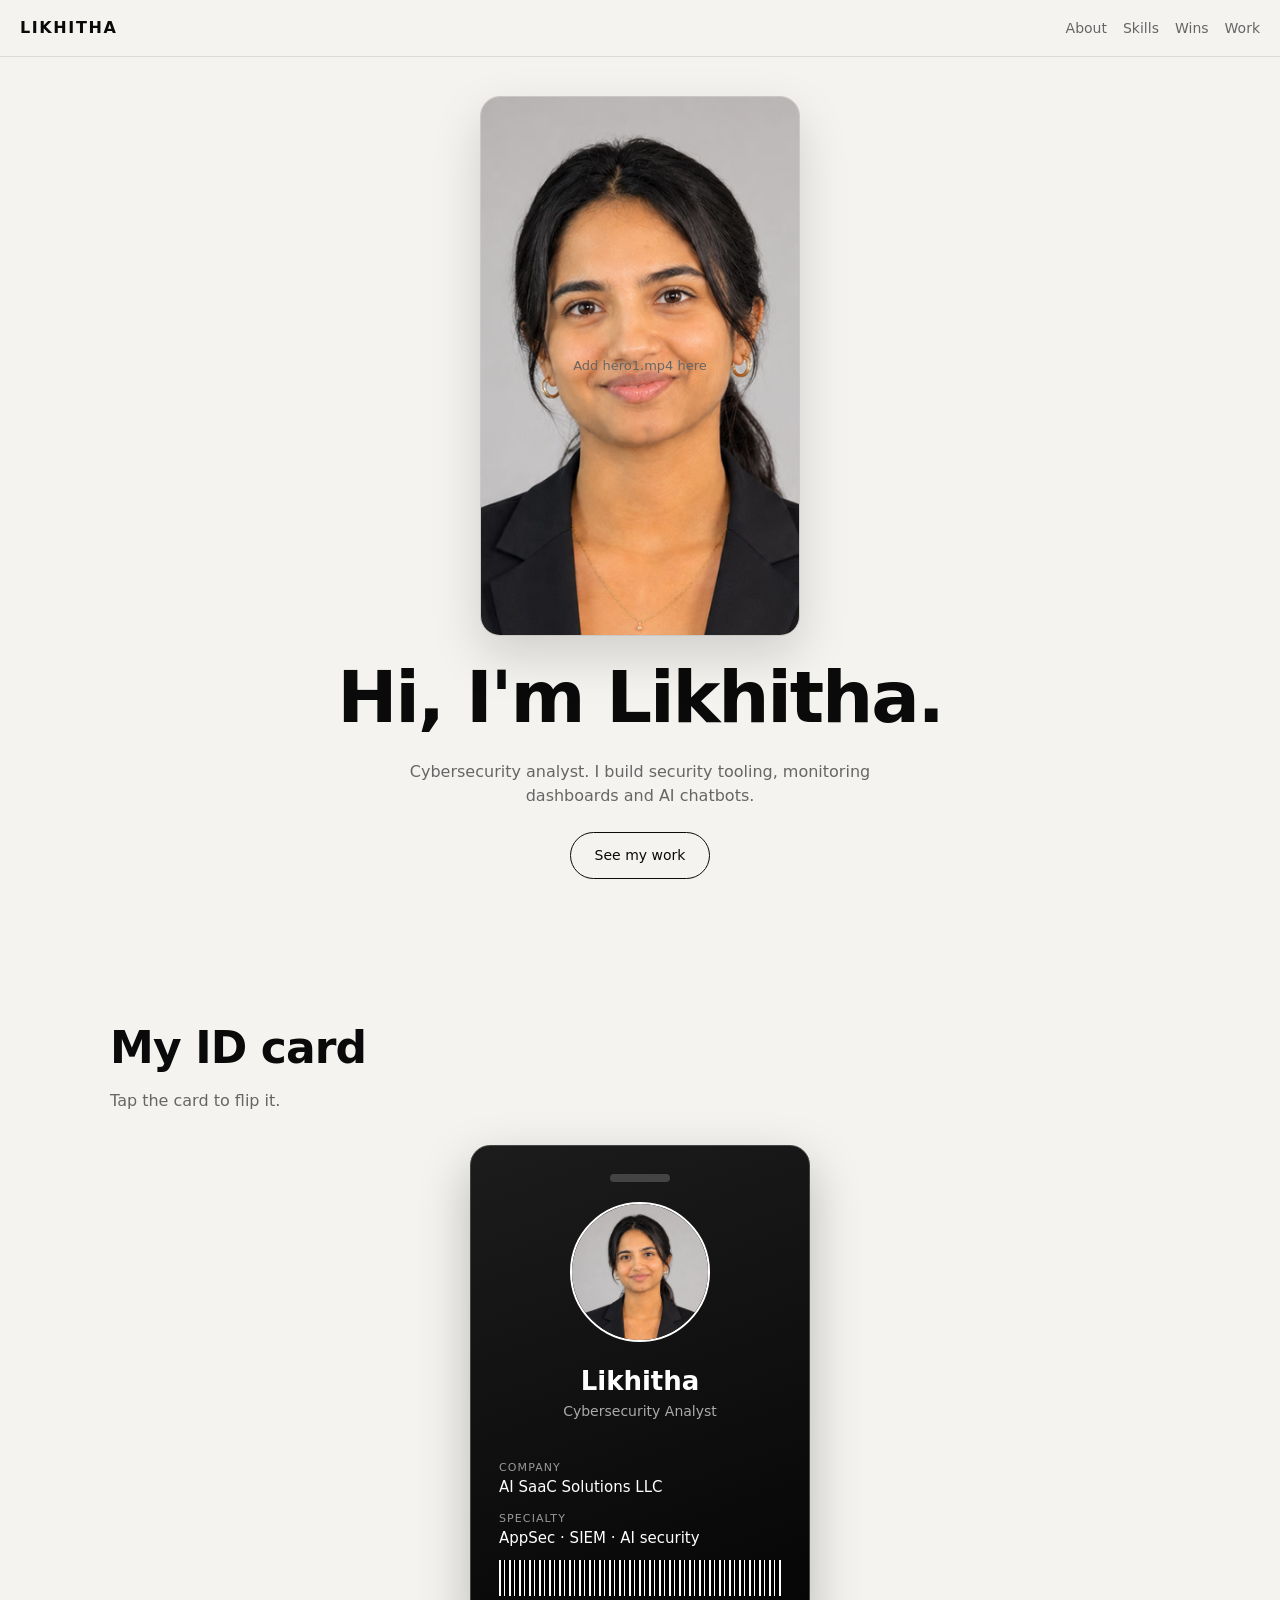
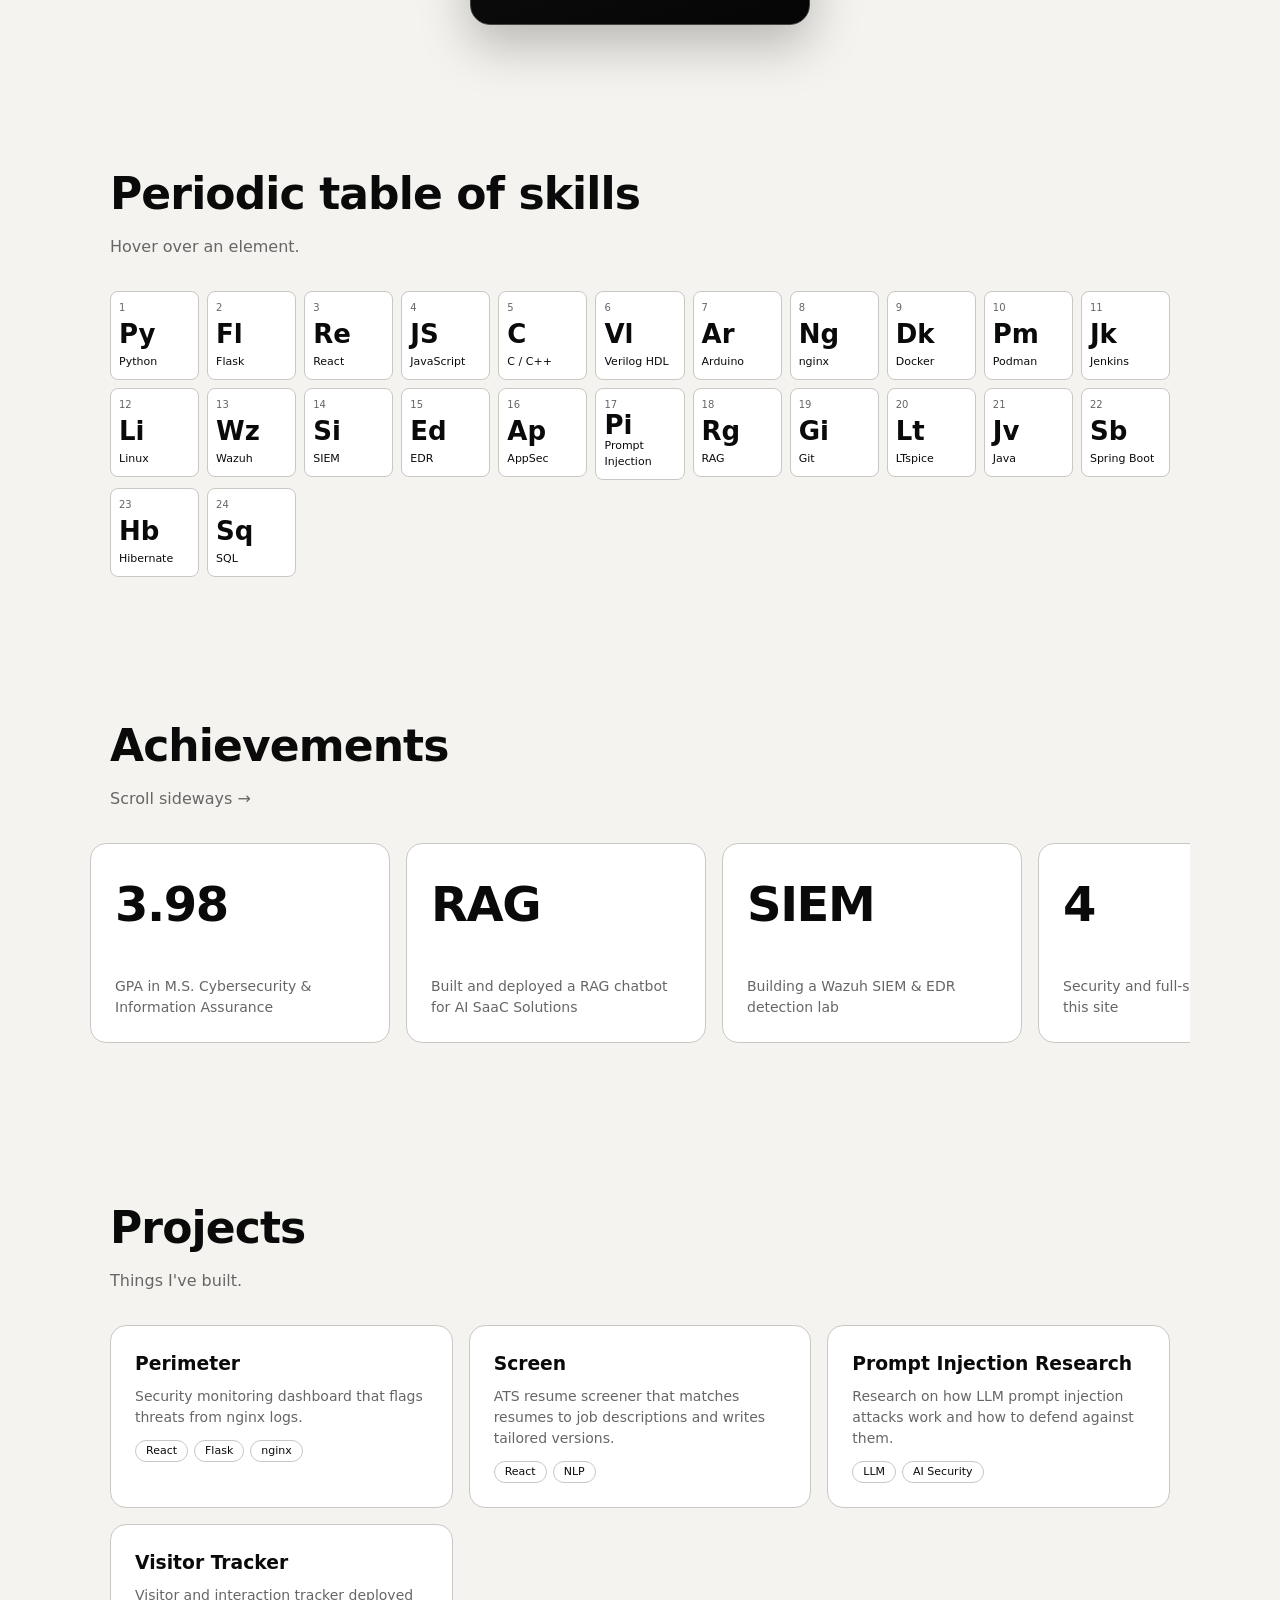
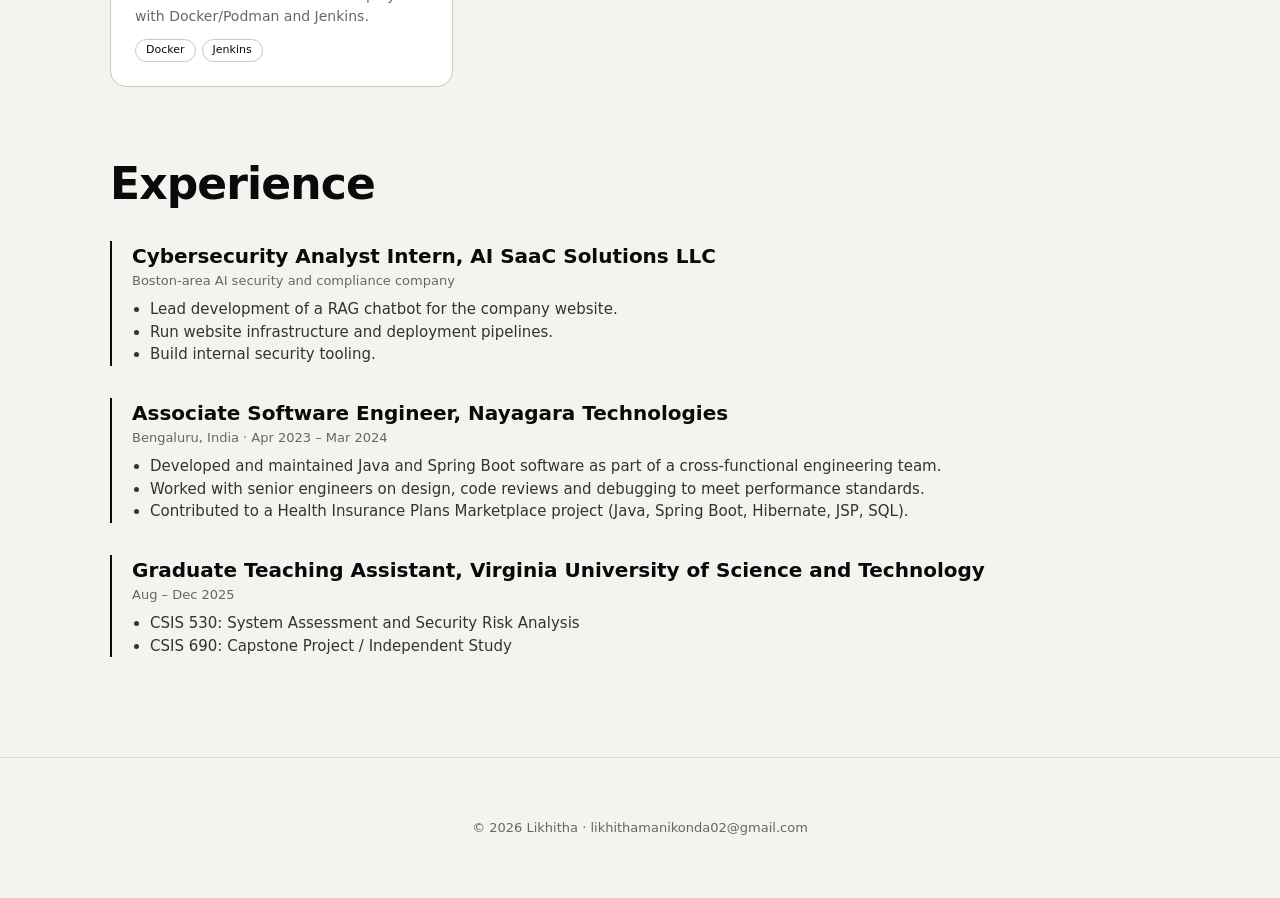
==== index.html @ 1815e746 "Change video source from hero.mp4 to hero1.mp4" ====
<!doctype html>
<html lang="en">
<head>
<meta charset="utf-8">
<meta name="viewport" content="width=device-width,initial-scale=1">
<title>Likhitha | Cybersecurity Analyst</title>
<meta name="description" content="Portfolio of Likhitha, cybersecurity analyst and software engineer.">
<link rel="stylesheet" href="style.css">
</head>
<body>
<nav><b>LIKHITHA</b><div><a href="#id">About</a><a href="#skills">Skills</a><a href="#wins">Wins</a><a href="#work">Work</a></div></nav>

<section class="hero">
  <!-- Put your talking video at hero.mp4 (vertical, ~15s) and a photo at photo.jpg -->
  <div class="video-wrap">
    <video id="hv" src="hero1.mp4" poster="photo.jpg" muted playsinline autoplay></video>
    <div class="ph" id="vph">Add hero1.mp4 here</div>
    <button class="btn" id="snd" style="position:absolute;bottom:12px;font-size:12px;padding:6px 14px;background:#000;color:#fff">Tap for sound</button>
  </div>
  <h1>Hi, I'm Likhitha.</h1>
  <p>Cybersecurity analyst. I build security tooling, monitoring dashboards and AI chatbots.</p>
  <a class="btn" href="#work">See my work</a>
</section>

<section id="id" class="rv">
  <h2>My ID card</h2>
  <p class="sub">Tap the card to flip it.</p>
  <div class="card-scene">
    <div class="id" id="idcard">
      <div class="face front">
        <div class="lanyard"></div>
        <div class="photo"><img src="photo.jpg" alt="" onerror="this.remove();this.parentNode.textContent='L'"></div>
        <h3>Likhitha</h3>
        <div class="role">Cybersecurity Analyst</div>
        <dl>
          <dt>Company</dt><dd>AI SaaC Solutions LLC</dd>
          <dt>Specialty</dt><dd>AppSec &middot; SIEM &middot; AI security</dd>
        </dl>
        <div class="barcode"></div>
      </div>
      <div class="face back">
        <h3>Credentials</h3>
        <dl>
          <dt>Degree</dt><dd>M.S. Cybersecurity &amp; Information Assurance</dd>
          <dt>GPA</dt><dd>3.98</dd>
          <dt>Earlier degree</dt><dd>B.S. Computer Science, Electronics &amp; Mathematics</dd>
          <dt>Working on</dt><dd>CompTIA Security+</dd>
          <dt>Contact</dt><dd>likhithamanikonda02@gmail.com</dd>
          <dt>GitHub</dt><dd>likhithamanikonda02-png</dd>
        </dl>
        <div class="barcode"></div>
      </div>
    </div>
  </div>
</section>

<section id="skills" class="rv">
  <h2>Periodic table of skills</h2>
  <p class="sub">Hover over an element.</p>
  <div class="pt" id="pt"></div>
</section>

<section id="wins" class="rv">
  <h2>Achievements</h2>
  <p class="sub">Scroll sideways &rarr;</p>
  <div class="scroller">
    <div class="ach"><div class="n">3.98</div><p>GPA in M.S. Cybersecurity &amp; Information Assurance</p></div>
    <div class="ach"><div class="n">RAG</div><p>Built and deployed a RAG chatbot for AI SaaC Solutions</p></div>
    <div class="ach"><div class="n">SIEM</div><p>Building a Wazuh SIEM &amp; EDR detection lab</p></div>
    <div class="ach"><div class="n">4</div><p>Security and full-stack projects on this site</p></div>
    <div class="ach"><div class="n">SY0-701</div><p>CompTIA Security+ in progress</p></div>
  </div>
</section>

<section id="work" class="rv">
  <h2>Projects</h2>
  <p class="sub">Things I've built.</p>
  <div class="grid">
    <div class="proj"><h3>Perimeter</h3><p>Security monitoring dashboard that flags threats from nginx logs.</p><div class="tags"><span>React</span><span>Flask</span><span>nginx</span></div></div>
    <div class="proj"><h3>Screen</h3><p>ATS resume screener that matches resumes to job descriptions and writes tailored versions.</p><div class="tags"><span>React</span><span>NLP</span></div></div>
    <div class="proj"><h3>Prompt Injection Research</h3><p>Research on how LLM prompt injection attacks work and how to defend against them.</p><div class="tags"><span>LLM</span><span>AI Security</span></div></div>
    <div class="proj"><h3>Visitor Tracker</h3><p>Visitor and interaction tracker deployed with Docker/Podman and Jenkins.</p><div class="tags"><span>Docker</span><span>Jenkins</span></div></div>
  </div>

  <h2 style="margin-top:64px">Experience</h2>
  <div class="job" style="margin-top:24px">
    <h3>Cybersecurity Analyst Intern, AI SaaC Solutions LLC</h3>
    <div class="when">Boston-area AI security and compliance company</div>
    <ul>
      <li>Lead development of a RAG chatbot for the company website.</li>
      <li>Run website infrastructure and deployment pipelines.</li>
      <li>Build internal security tooling.</li>
    </ul>
  </div>
  <div class="job" style="margin-top:32px">
    <h3>Associate Software Engineer, Nayagara Technologies</h3>
    <div class="when">Bengaluru, India &middot; Apr 2023 &ndash; Mar 2024</div>
    <ul>
      <li>Developed and maintained Java and Spring Boot software as part of a cross-functional engineering team.</li>
      <li>Worked with senior engineers on design, code reviews and debugging to meet performance standards.</li>
      <li>Contributed to a Health Insurance Plans Marketplace project (Java, Spring Boot, Hibernate, JSP, SQL).</li>
    </ul>
  </div>
  <div class="job" style="margin-top:32px">
    <h3>Graduate Teaching Assistant, Virginia University of Science and Technology</h3>
    <div class="when">Aug &ndash; Dec 2025</div>
    <ul>
      <li>CSIS 530: System Assessment and Security Risk Analysis</li>
      <li>CSIS 690: Capstone Project / Independent Study</li>
    </ul>
  </div>
</section>

<footer>&copy; 2026 Likhitha &middot; likhithamanikonda02@gmail.com</footer>

<script>
// flip card
const card=document.getElementById('idcard');
card.addEventListener('click',()=>card.classList.toggle('flip'));

// hero video
const v=document.getElementById('hv'),ph=document.getElementById('vph'),snd=document.getElementById('snd');
v.addEventListener('loadeddata',()=>{ph.style.display='none'});
v.addEventListener('error',()=>{snd.style.display='none'});
const label=()=>{snd.textContent=v.muted?'Tap for sound':'Mute'};
v.addEventListener('ended',()=>{
  snd.textContent='Replay';
  // scroll to the next section if the visitor is still on the hero
  setTimeout(()=>{
    if(window.scrollY<window.innerHeight*0.6){
      document.getElementById('id').scrollIntoView({behavior:'smooth'});
    }
  },800);
});
snd.onclick=()=>{
  if(v.ended){v.currentTime=0;v.muted=false;v.play();label();return}
  v.muted=!v.muted;label();
};

// skills table
const skills=[
['Py','Python','Language'],['Fl','Flask','Backend'],['Re','React','Frontend'],['JS','JavaScript','Language'],
['C','C / C++','Language'],['Vl','Verilog HDL','Hardware'],['Ar','Arduino','Hardware'],['Ng','nginx','Infra'],
['Dk','Docker','Infra'],['Pm','Podman','Infra'],['Jk','Jenkins','Infra'],['Li','Linux','Infra'],
['Wz','Wazuh','Security'],['Si','SIEM','Security'],['Ed','EDR','Security'],['Ap','AppSec','Security'],
['Pi','Prompt Injection','AI Security'],['Rg','RAG','AI'],['Gi','Git','Tools'],['Lt','LTspice','Hardware'],
['Jv','Java','Language'],['Sb','Spring Boot','Backend'],['Hb','Hibernate','Backend'],['Sq','SQL','Data']
];
const pt=document.getElementById('pt');
skills.forEach((s,i)=>{pt.insertAdjacentHTML('beforeend',`<div class="el"><small>${i+1}</small><b>${s[0]}</b><span>${s[1]}</span></div>`)});

// reveal on scroll
const io=new IntersectionObserver(es=>es.forEach(e=>{if(e.isIntersecting)e.target.classList.add('in')}),{threshold:.1});
document.querySelectorAll('.rv').forEach(el=>io.observe(el));
</script>
</body>
</html>
---- style.css ----
:root{--bg:#f4f3ef;--fg:#0a0a0a;--mut:#666;--line:#dcdbd6;--card:#fff;--bd:#c9c8c3}
*{box-sizing:border-box;margin:0;padding:0}
html{scroll-behavior:smooth}
body{background:var(--bg);color:var(--fg);font-family:Inter,system-ui,-apple-system,sans-serif;line-height:1.5}
a{color:inherit}
nav{position:fixed;top:0;left:0;right:0;display:flex;justify-content:space-between;padding:16px 20px;background:rgba(244,243,239,.88);backdrop-filter:blur(8px);z-index:10;border-bottom:1px solid var(--line)}
nav b{letter-spacing:.1em}
nav a{margin-left:16px;text-decoration:none;color:var(--mut);font-size:14px}
nav a:hover{color:var(--fg)}
section{padding:96px 20px 40px;max-width:1100px;margin:0 auto}
h2{font-size:clamp(28px,5vw,44px);margin-bottom:8px;letter-spacing:-.02em}
.sub{color:var(--mut);margin-bottom:32px}

/* hero */
.hero{min-height:100vh;display:flex;flex-direction:column;align-items:center;justify-content:center;text-align:center;gap:24px}
.video-wrap{width:min(320px,80vw);aspect-ratio:9/16;max-height:60vh;border:1px solid var(--bd);border-radius:20px;overflow:hidden;background:#d9d9d9;position:relative;display:flex;align-items:center;justify-content:center;box-shadow:0 20px 50px rgba(0,0,0,.15)}
.video-wrap video{width:100%;height:100%;object-fit:cover}
.video-wrap .ph{position:absolute;color:var(--mut);font-size:13px;padding:16px}
.hero h1{font-size:clamp(36px,8vw,72px);letter-spacing:-.03em;line-height:1.05}
.hero p{color:var(--mut);max-width:480px}
.btn{display:inline-block;padding:12px 24px;border:1px solid var(--fg);border-radius:999px;text-decoration:none;font-size:14px;transition:.2s}
.btn:hover{background:var(--fg);color:var(--bg)}

/* flip id card (stays dark so it stands out) */
.card-scene{perspective:1200px;display:flex;justify-content:center}
.id{width:min(340px,90vw);height:480px;position:relative;transform-style:preserve-3d;transition:transform .8s;cursor:pointer}
.id.flip{transform:rotateY(180deg)}
.face{position:absolute;inset:0;backface-visibility:hidden;border:1px solid #444;border-radius:20px;background:linear-gradient(160deg,#1c1c1c,#050505);color:#fff;padding:28px;display:flex;flex-direction:column;box-shadow:0 20px 50px rgba(0,0,0,.25)}
.face.back{transform:rotateY(180deg)}
.lanyard{width:60px;height:8px;background:#444;border-radius:4px;margin:0 auto 20px}
.photo{width:140px;height:140px;border-radius:50%;border:2px solid #fff;margin:0 auto 20px;display:flex;align-items:center;justify-content:center;font-size:48px;font-weight:700;overflow:hidden;background:#111}
.photo img{width:100%;height:100%;object-fit:cover}
.face h3{text-align:center;font-size:26px}
.face .role{text-align:center;color:#aaa;font-size:14px;margin-bottom:16px}
.face dl{margin-top:auto}
.face dt{color:#999;font-size:11px;text-transform:uppercase;letter-spacing:.1em;margin-top:12px}
.face dd{font-size:15px}
.hint{text-align:center;color:var(--mut);font-size:12px;margin-top:16px}
.barcode{height:36px;margin-top:auto;background:repeating-linear-gradient(90deg,#fff 0 2px,#000 2px 5px,#fff 5px 6px,#000 6px 10px)}

/* periodic table */
.pt{display:grid;grid-template-columns:repeat(auto-fill,minmax(88px,1fr));gap:8px}
.el{border:1px solid var(--bd);border-radius:8px;padding:8px;aspect-ratio:1;display:flex;flex-direction:column;justify-content:space-between;transition:.2s;background:var(--card)}
.el:hover{background:var(--fg);color:var(--bg);transform:translateY(-4px)}
.el small{font-size:10px;color:var(--mut)}
.el:hover small{color:#bbb}
.el b{font-size:26px;line-height:1}
.el span{font-size:11px}

/* achievements */
.scroller{display:flex;gap:16px;overflow-x:auto;scroll-snap-type:x mandatory;padding-bottom:16px;margin:0 -20px;padding-left:20px;padding-right:20px;scrollbar-width:thin}
.ach{flex:0 0 min(300px,80vw);scroll-snap-align:start;border:1px solid var(--bd);border-radius:16px;padding:24px;background:var(--card);min-height:200px;display:flex;flex-direction:column;justify-content:space-between}
.ach .n{font-size:48px;font-weight:700;letter-spacing:-.03em}
.ach p{color:var(--mut);font-size:14px}

/* projects + experience */
.grid{display:grid;grid-template-columns:repeat(auto-fit,minmax(260px,1fr));gap:16px}
.proj{border:1px solid var(--bd);border-radius:16px;padding:24px;background:var(--card);transition:.2s}
.proj:hover{border-color:var(--fg);transform:translateY(-3px)}
.proj h3{margin-bottom:8px}
.proj p{color:var(--mut);font-size:14px}
.tags{margin-top:12px;display:flex;flex-wrap:wrap;gap:6px}
.tags span{font-size:11px;border:1px solid var(--bd);border-radius:999px;padding:2px 10px}
.job{border-left:2px solid var(--fg);padding-left:20px}
.job h3{font-size:20px}
.job .when{color:var(--mut);font-size:13px;margin-bottom:8px}
.job ul{padding-left:18px;color:#333;font-size:15px}
footer{text-align:center;padding:60px 20px;color:var(--mut);font-size:13px;border-top:1px solid var(--line);margin-top:60px}

/* reveal */
.rv{opacity:0;transform:translateY(24px);transition:.7s}
.rv.in{opacity:1;transform:none}
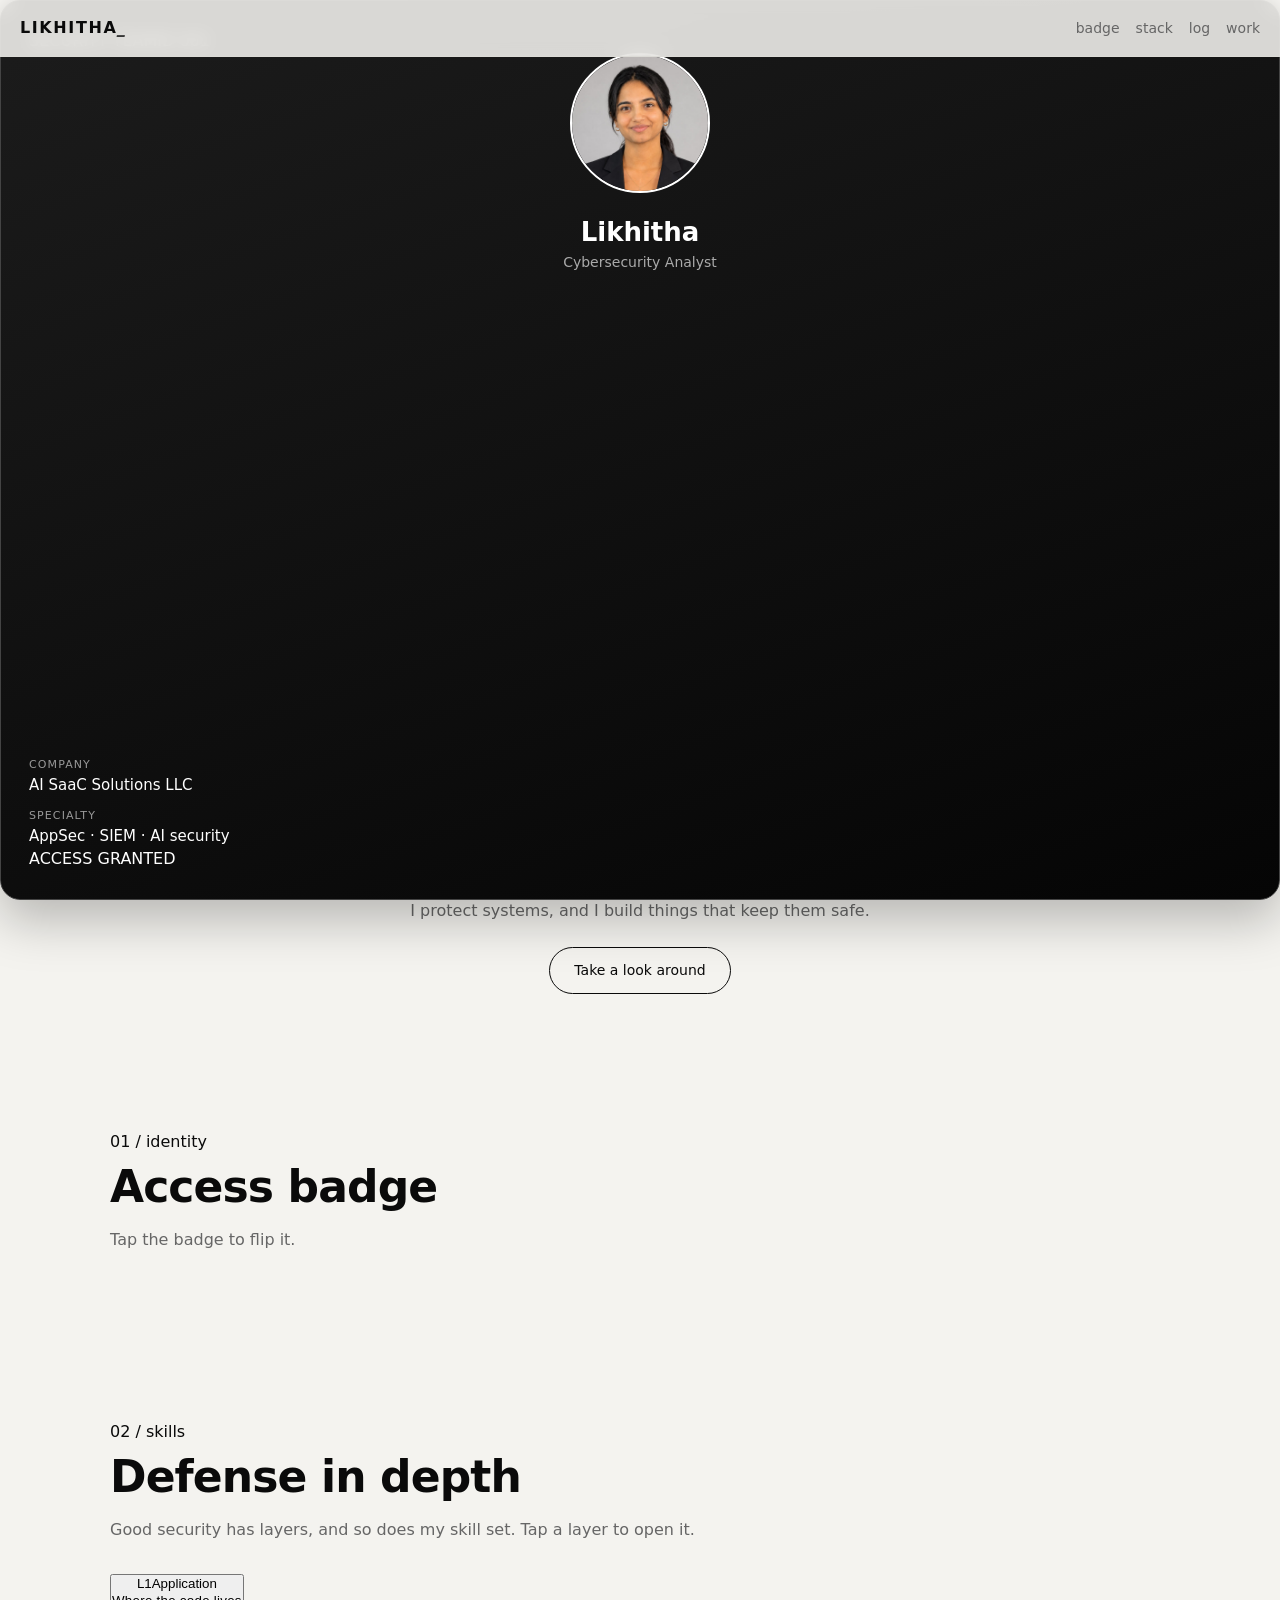
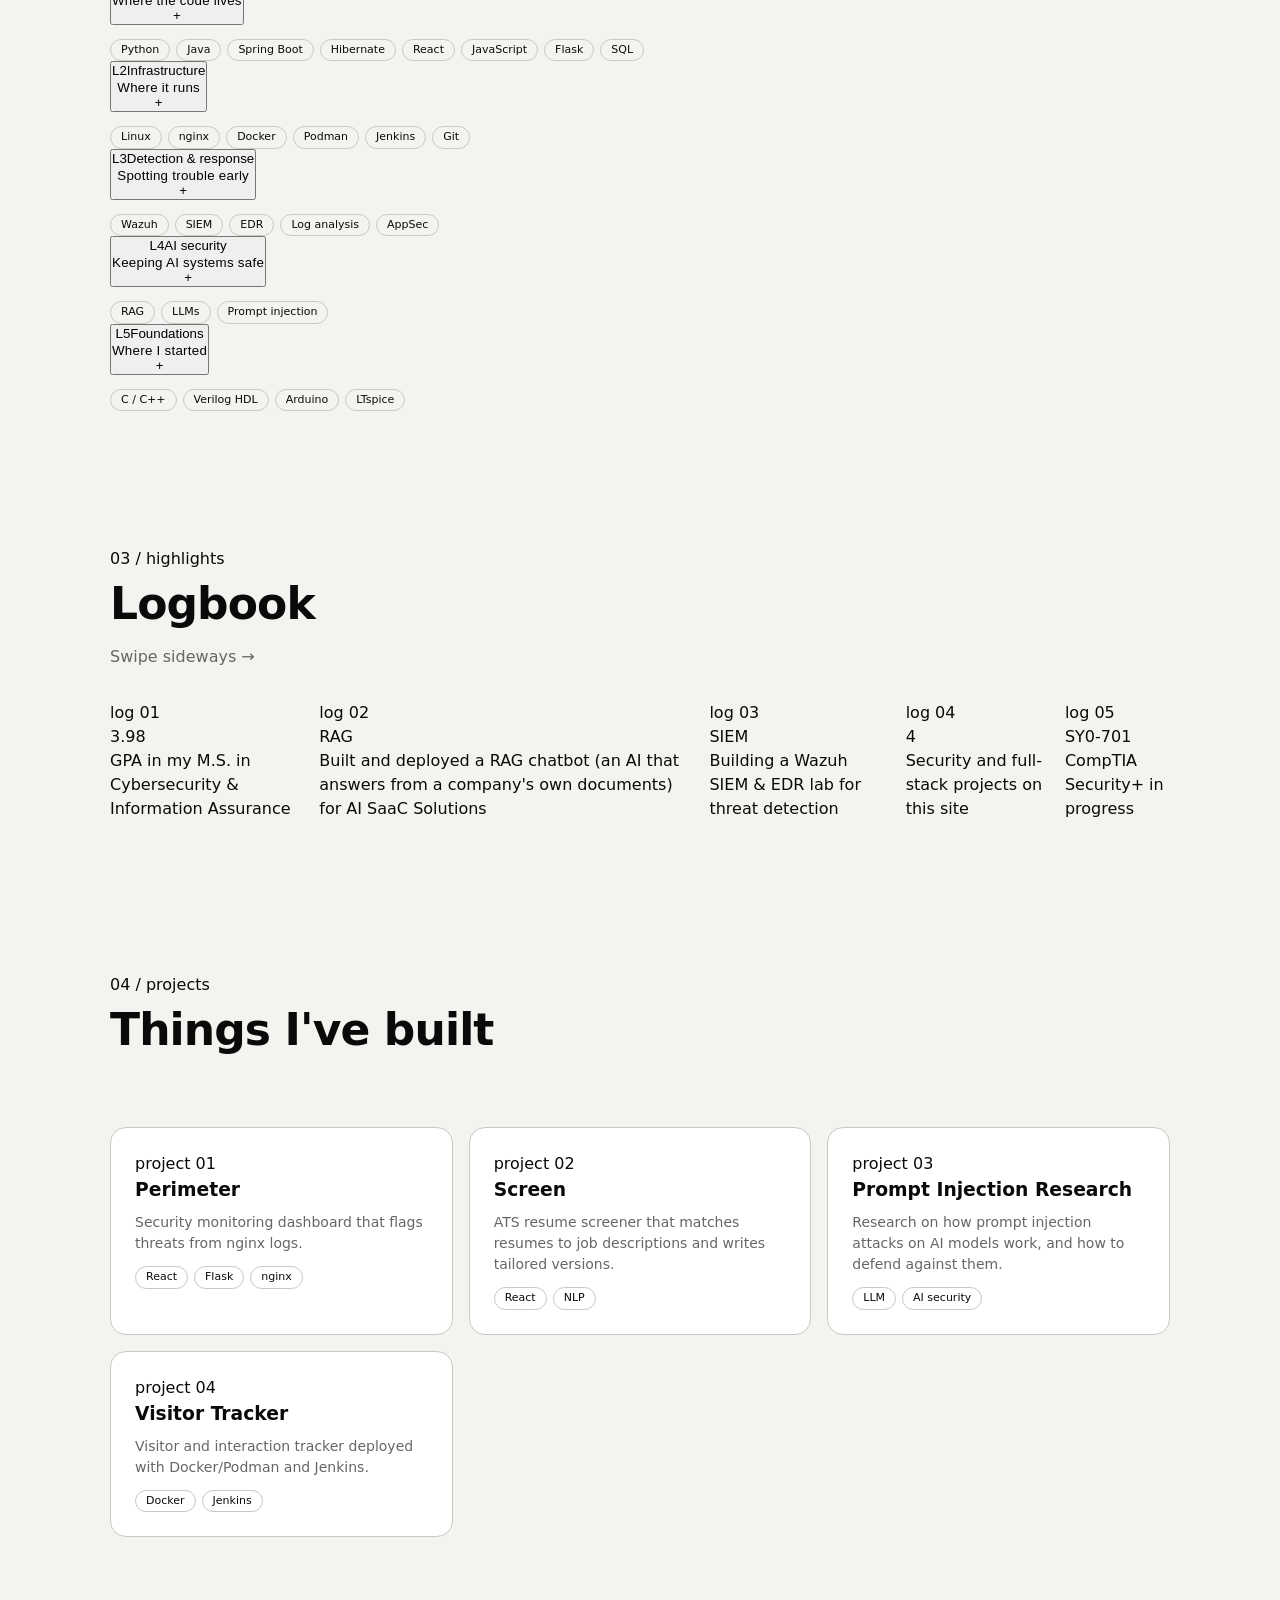
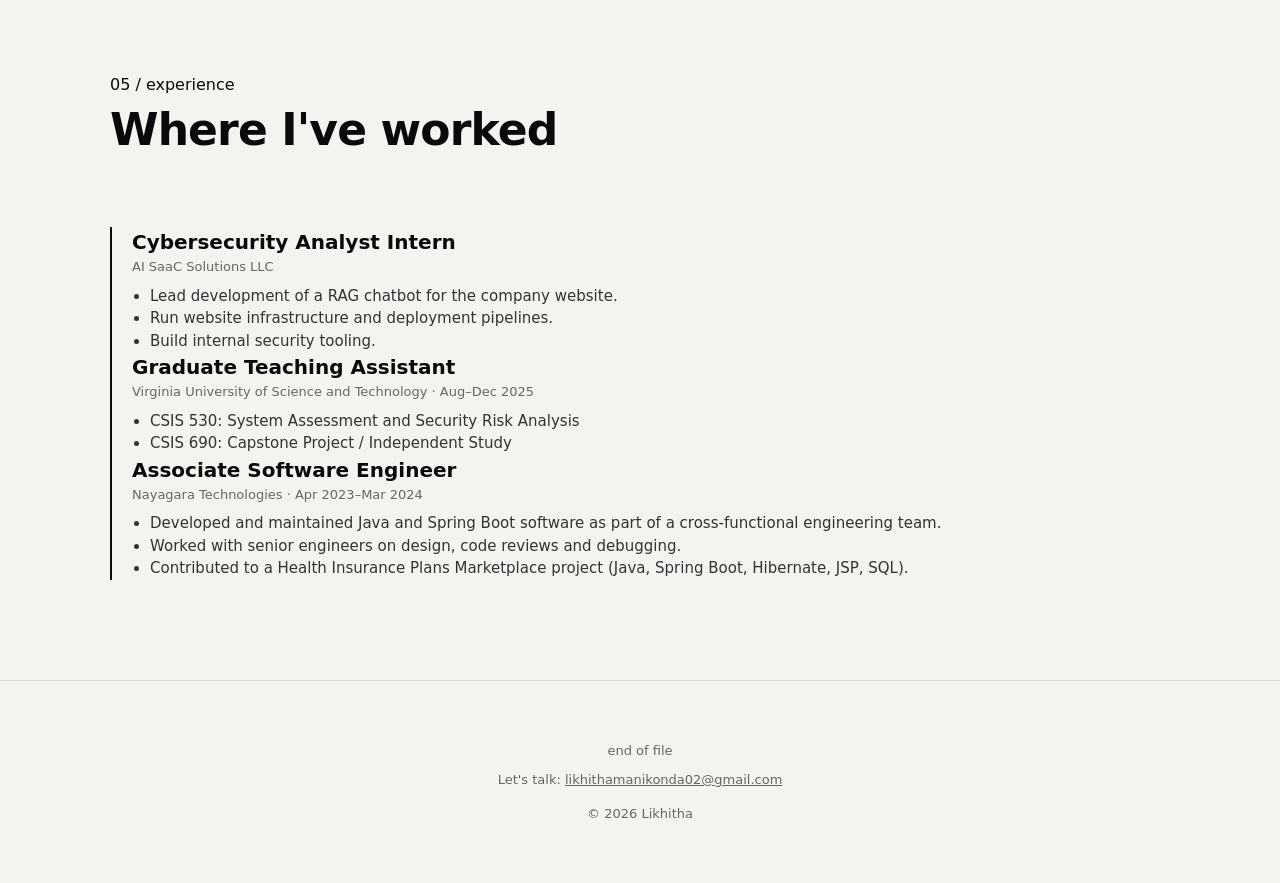
==== commit 0b5c8f4f: "Update portfolio details and structure in index.html" ====
--- a/index.html
+++ b/index.html
@@ -4,154 +4,191 @@
 <meta charset="utf-8">
 <meta name="viewport" content="width=device-width,initial-scale=1">
 <title>Likhitha | Cybersecurity Analyst</title>
-<meta name="description" content="Portfolio of Likhitha, cybersecurity analyst and software engineer.">
+<meta name="description" content="Portfolio of Likhitha, cybersecurity analyst. Security tools, monitoring dashboards and AI chatbots.">
 <link rel="stylesheet" href="style.css">
 </head>
 <body>
-<nav><b>LIKHITHA</b><div><a href="#id">About</a><a href="#skills">Skills</a><a href="#wins">Wins</a><a href="#work">Work</a></div></nav>
+<nav><b>LIKHITHA<i>_</i></b><div><a href="#badge">badge</a><a href="#layers">stack</a><a href="#log">log</a><a href="#work">work</a></div></nav>
 
-<section class="hero">
-  <!-- Put your talking video at hero.mp4 (vertical, ~15s) and a photo at photo.jpg -->
-  <div class="video-wrap">
-    <video id="hv" src="hero1.mp4" poster="photo.jpg" muted playsinline autoplay></video>
-    <div class="ph" id="vph">Add hero1.mp4 here</div>
-    <button class="btn" id="snd" style="position:absolute;bottom:12px;font-size:12px;padding:6px 14px;background:#000;color:#fff">Tap for sound</button>
+<section class="hero" id="top">
+  <div class="mono">[ system online ]</div>
+  <div class="feed">
+    <span class="br tl"></span><span class="br tr"></span><span class="br bl"></span><span class="br brr"></span>
+    <span class="live">LIVE</span>
+    <!-- hero.mp4 = your HeyGen video, photo.jpg = your photo -->
+    <video id="hv" src="hero.mp4" poster="photo.jpg" muted playsinline autoplay></video>
+    <div class="ph" id="vph">hero.mp4 not found</div>
+    <button id="snd">tap for sound</button>
   </div>
-  <h1>Hi, I'm Likhitha.</h1>
-  <p>Cybersecurity analyst. I build security tooling, monitoring dashboards and AI chatbots.</p>
-  <a class="btn" href="#work">See my work</a>
+  <h1>Hi, I'm <em id="typed">Likhitha</em><span class="cursor"></span></h1>
+  <p>I protect systems, and I build things that keep them safe.</p>
+  <a class="btn" href="#badge">Take a look around</a>
 </section>
 
-<section id="id" class="rv">
-  <h2>My ID card</h2>
-  <p class="sub">Tap the card to flip it.</p>
-  <div class="card-scene">
-    <div class="id" id="idcard">
+<section id="badge" class="rv">
+  <div class="mono">01 / identity</div>
+  <h2>Access badge</h2>
+  <p class="sub">Tap the badge to flip it.</p>
+  <div class="scene">
+    <div class="badge" id="bd">
       <div class="face front">
-        <div class="lanyard"></div>
-        <div class="photo"><img src="photo.jpg" alt="" onerror="this.remove();this.parentNode.textContent='L'"></div>
+        <div class="slot"></div>
+        <div class="topline"><span>SECURITY TEAM</span><span>ID 001</span></div>
+        <div class="photo"><img src="photo.jpg" alt="Likhitha" onerror="var p=this.parentNode;this.remove();p.textContent='L'"></div>
         <h3>Likhitha</h3>
         <div class="role">Cybersecurity Analyst</div>
         <dl>
           <dt>Company</dt><dd>AI SaaC Solutions LLC</dd>
           <dt>Specialty</dt><dd>AppSec &middot; SIEM &middot; AI security</dd>
         </dl>
-        <div class="barcode"></div>
+        <div class="stamp">ACCESS GRANTED</div>
       </div>
       <div class="face back">
-        <h3>Credentials</h3>
-        <dl>
+        <div class="slot"></div>
+        <div class="topline"><span>CREDENTIALS</span><span>ID 001</span></div>
+        <dl style="margin-top:0">
           <dt>Degree</dt><dd>M.S. Cybersecurity &amp; Information Assurance</dd>
           <dt>GPA</dt><dd>3.98</dd>
           <dt>Earlier degree</dt><dd>B.S. Computer Science, Electronics &amp; Mathematics</dd>
           <dt>Working on</dt><dd>CompTIA Security+</dd>
-          <dt>Contact</dt><dd>likhithamanikonda02@gmail.com</dd>
+          <dt>Email</dt><dd>likhithamanikonda02@gmail.com</dd>
           <dt>GitHub</dt><dd>likhithamanikonda02-png</dd>
         </dl>
-        <div class="barcode"></div>
+        <div class="stamp">VERIFIED</div>
       </div>
     </div>
   </div>
 </section>
 
-<section id="skills" class="rv">
-  <h2>Periodic table of skills</h2>
-  <p class="sub">Hover over an element.</p>
-  <div class="pt" id="pt"></div>
+<section id="layers" class="rv">
+  <div class="mono">02 / skills</div>
+  <h2>Defense in depth</h2>
+  <p class="sub">Good security has layers, and so does my skill set. Tap a layer to open it.</p>
+  <div class="layers" id="lay"></div>
 </section>
 
-<section id="wins" class="rv">
-  <h2>Achievements</h2>
-  <p class="sub">Scroll sideways &rarr;</p>
+<section id="log" class="rv">
+  <div class="mono">03 / highlights</div>
+  <h2>Logbook</h2>
+  <p class="sub">Swipe sideways &rarr;</p>
   <div class="scroller">
-    <div class="ach"><div class="n">3.98</div><p>GPA in M.S. Cybersecurity &amp; Information Assurance</p></div>
-    <div class="ach"><div class="n">RAG</div><p>Built and deployed a RAG chatbot for AI SaaC Solutions</p></div>
-    <div class="ach"><div class="n">SIEM</div><p>Building a Wazuh SIEM &amp; EDR detection lab</p></div>
-    <div class="ach"><div class="n">4</div><p>Security and full-stack projects on this site</p></div>
-    <div class="ach"><div class="n">SY0-701</div><p>CompTIA Security+ in progress</p></div>
+    <div class="log"><div><div class="mono">log 01</div><div class="n">3.98</div></div><p>GPA in my M.S. in Cybersecurity &amp; Information Assurance</p></div>
+    <div class="log"><div><div class="mono">log 02</div><div class="n">RAG</div></div><p>Built and deployed a RAG chatbot (an AI that answers from a company's own documents) for AI SaaC Solutions</p></div>
+    <div class="log"><div><div class="mono">log 03</div><div class="n">SIEM</div></div><p>Building a Wazuh SIEM &amp; EDR lab for threat detection</p></div>
+    <div class="log"><div><div class="mono">log 04</div><div class="n">4</div></div><p>Security and full-stack projects on this site</p></div>
+    <div class="log"><div><div class="mono">log 05</div><div class="n">SY0-701</div></div><p>CompTIA Security+ in progress</p></div>
   </div>
 </section>
 
 <section id="work" class="rv">
-  <h2>Projects</h2>
-  <p class="sub">Things I've built.</p>
+  <div class="mono">04 / projects</div>
+  <h2>Things I've built</h2>
+  <p class="sub">&nbsp;</p>
   <div class="grid">
-    <div class="proj"><h3>Perimeter</h3><p>Security monitoring dashboard that flags threats from nginx logs.</p><div class="tags"><span>React</span><span>Flask</span><span>nginx</span></div></div>
-    <div class="proj"><h3>Screen</h3><p>ATS resume screener that matches resumes to job descriptions and writes tailored versions.</p><div class="tags"><span>React</span><span>NLP</span></div></div>
-    <div class="proj"><h3>Prompt Injection Research</h3><p>Research on how LLM prompt injection attacks work and how to defend against them.</p><div class="tags"><span>LLM</span><span>AI Security</span></div></div>
-    <div class="proj"><h3>Visitor Tracker</h3><p>Visitor and interaction tracker deployed with Docker/Podman and Jenkins.</p><div class="tags"><span>Docker</span><span>Jenkins</span></div></div>
-  </div>
-
-  <h2 style="margin-top:64px">Experience</h2>
-  <div class="job" style="margin-top:24px">
-    <h3>Cybersecurity Analyst Intern, AI SaaC Solutions LLC</h3>
-    <div class="when">Boston-area AI security and compliance company</div>
-    <ul>
-      <li>Lead development of a RAG chatbot for the company website.</li>
-      <li>Run website infrastructure and deployment pipelines.</li>
-      <li>Build internal security tooling.</li>
-    </ul>
-  </div>
-  <div class="job" style="margin-top:32px">
-    <h3>Associate Software Engineer, Nayagara Technologies</h3>
-    <div class="when">Bengaluru, India &middot; Apr 2023 &ndash; Mar 2024</div>
-    <ul>
-      <li>Developed and maintained Java and Spring Boot software as part of a cross-functional engineering team.</li>
-      <li>Worked with senior engineers on design, code reviews and debugging to meet performance standards.</li>
-      <li>Contributed to a Health Insurance Plans Marketplace project (Java, Spring Boot, Hibernate, JSP, SQL).</li>
-    </ul>
-  </div>
-  <div class="job" style="margin-top:32px">
-    <h3>Graduate Teaching Assistant, Virginia University of Science and Technology</h3>
-    <div class="when">Aug &ndash; Dec 2025</div>
-    <ul>
-      <li>CSIS 530: System Assessment and Security Risk Analysis</li>
-      <li>CSIS 690: Capstone Project / Independent Study</li>
-    </ul>
+    <div class="proj"><div class="mono">project 01</div><h3>Perimeter</h3><p>Security monitoring dashboard that flags threats from nginx logs.</p><div class="tags"><span>React</span><span>Flask</span><span>nginx</span></div></div>
+    <div class="proj"><div class="mono">project 02</div><h3>Screen</h3><p>ATS resume screener that matches resumes to job descriptions and writes tailored versions.</p><div class="tags"><span>React</span><span>NLP</span></div></div>
+    <div class="proj"><div class="mono">project 03</div><h3>Prompt Injection Research</h3><p>Research on how prompt injection attacks on AI models work, and how to defend against them.</p><div class="tags"><span>LLM</span><span>AI security</span></div></div>
+    <div class="proj"><div class="mono">project 04</div><h3>Visitor Tracker</h3><p>Visitor and interaction tracker deployed with Docker/Podman and Jenkins.</p><div class="tags"><span>Docker</span><span>Jenkins</span></div></div>
   </div>
 </section>
 
-<footer>&copy; 2026 Likhitha &middot; likhithamanikonda02@gmail.com</footer>
+<section id="exp" class="rv">
+  <div class="mono">05 / experience</div>
+  <h2>Where I've worked</h2>
+  <p class="sub">&nbsp;</p>
+  <div class="timeline">
+    <div class="job">
+      <h3>Cybersecurity Analyst Intern</h3>
+      <div class="when">AI SaaC Solutions LLC</div>
+      <ul>
+        <li>Lead development of a RAG chatbot for the company website.</li>
+        <li>Run website infrastructure and deployment pipelines.</li>
+        <li>Build internal security tooling.</li>
+      </ul>
+    </div>
+    <div class="job">
+      <h3>Graduate Teaching Assistant</h3>
+      <div class="when">Virginia University of Science and Technology &middot; Aug&ndash;Dec 2025</div>
+      <ul>
+        <li>CSIS 530: System Assessment and Security Risk Analysis</li>
+        <li>CSIS 690: Capstone Project / Independent Study</li>
+      </ul>
+    </div>
+    <div class="job">
+      <h3>Associate Software Engineer</h3>
+      <div class="when">Nayagara Technologies &middot; Apr 2023&ndash;Mar 2024</div>
+      <ul>
+        <li>Developed and maintained Java and Spring Boot software as part of a cross-functional engineering team.</li>
+        <li>Worked with senior engineers on design, code reviews and debugging.</li>
+        <li>Contributed to a Health Insurance Plans Marketplace project (Java, Spring Boot, Hibernate, JSP, SQL).</li>
+      </ul>
+    </div>
+  </div>
+</section>
+
+<footer>
+  <div class="mono">end of file</div>
+  <p style="margin-top:10px">Let's talk: <a href="mailto:likhithamanikonda02@gmail.com">likhithamanikonda02@gmail.com</a></p>
+  <p class="mono" style="margin-top:14px">&copy; 2026 Likhitha</p>
+</footer>
 
 <script>
-// flip card
-const card=document.getElementById('idcard');
-card.addEventListener('click',()=>card.classList.toggle('flip'));
+// typed name
+(function(){
+  var el=document.getElementById('typed'),full='Likhitha',i=0;
+  el.textContent='';
+  (function t(){ if(i<=full.length){el.textContent=full.slice(0,i++);setTimeout(t,110)} })();
+})();
 
-// hero video
-const v=document.getElementById('hv'),ph=document.getElementById('vph'),snd=document.getElementById('snd');
-v.addEventListener('loadeddata',()=>{ph.style.display='none'});
-v.addEventListener('error',()=>{snd.style.display='none'});
-const label=()=>{snd.textContent=v.muted?'Tap for sound':'Mute'};
-v.addEventListener('ended',()=>{
-  snd.textContent='Replay';
-  // scroll to the next section if the visitor is still on the hero
-  setTimeout(()=>{
+// hero spotlight follows the pointer
+var hero=document.getElementById('top');
+hero.addEventListener('pointermove',function(e){
+  var r=hero.getBoundingClientRect();
+  hero.style.setProperty('--mx',(e.clientX-r.left)+'px');
+  hero.style.setProperty('--my',(e.clientY-r.top)+'px');
+});
+
+// badge flip
+var bd=document.getElementById('bd');
+bd.addEventListener('click',function(){bd.classList.toggle('flip')});
+
+// hero video: plays once, stops, then scrolls down
+var v=document.getElementById('hv'),ph=document.getElementById('vph'),snd=document.getElementById('snd');
+function label(){snd.textContent=v.muted?'tap for sound':'mute'}
+v.addEventListener('error',function(){snd.style.display='none';ph.style.display='flex'});
+v.addEventListener('ended',function(){
+  snd.textContent='replay';
+  setTimeout(function(){
     if(window.scrollY<window.innerHeight*0.6){
-      document.getElementById('id').scrollIntoView({behavior:'smooth'});
+      document.getElementById('badge').scrollIntoView({behavior:'smooth'});
     }
   },800);
 });
-snd.onclick=()=>{
+snd.addEventListener('click',function(){
   if(v.ended){v.currentTime=0;v.muted=false;v.play();label();return}
   v.muted=!v.muted;label();
-};
+});
 
-// skills table
-const skills=[
-['Py','Python','Language'],['Fl','Flask','Backend'],['Re','React','Frontend'],['JS','JavaScript','Language'],
-['C','C / C++','Language'],['Vl','Verilog HDL','Hardware'],['Ar','Arduino','Hardware'],['Ng','nginx','Infra'],
-['Dk','Docker','Infra'],['Pm','Podman','Infra'],['Jk','Jenkins','Infra'],['Li','Linux','Infra'],
-['Wz','Wazuh','Security'],['Si','SIEM','Security'],['Ed','EDR','Security'],['Ap','AppSec','Security'],
-['Pi','Prompt Injection','AI Security'],['Rg','RAG','AI'],['Gi','Git','Tools'],['Lt','LTspice','Hardware'],
-['Jv','Java','Language'],['Sb','Spring Boot','Backend'],['Hb','Hibernate','Backend'],['Sq','SQL','Data']
+// defense layers
+var layers=[
+  ['Application','Where the code lives',['Python','Java','Spring Boot','Hibernate','React','JavaScript','Flask','SQL']],
+  ['Infrastructure','Where it runs',['Linux','nginx','Docker','Podman','Jenkins','Git']],
+  ['Detection & response','Spotting trouble early',['Wazuh','SIEM','EDR','Log analysis','AppSec']],
+  ['AI security','Keeping AI systems safe',['RAG','LLMs','Prompt injection']],
+  ['Foundations','Where I started',['C / C++','Verilog HDL','Arduino','LTspice']]
 ];
-const pt=document.getElementById('pt');
-skills.forEach((s,i)=>{pt.insertAdjacentHTML('beforeend',`<div class="el"><small>${i+1}</small><b>${s[0]}</b><span>${s[1]}</span></div>`)});
+var lay=document.getElementById('lay');
+layers.forEach(function(l,i){
+  var d=document.createElement('div');
+  d.className='layer'+(i===0?' open':'');
+  d.innerHTML='<button><span class="num">L'+(i+1)+'</span><span class="name">'+l[0]+'<span class="mono" style="display:block;margin-top:2px;text-transform:none;letter-spacing:.02em">'+l[1]+'</span></span><span class="plus">+</span></button><div class="body"><div class="tags">'+l[2].map(function(t){return '<span class="tag">'+t+'</span>'}).join('')+'</div></div>';
+  d.querySelector('button').addEventListener('click',function(){d.classList.toggle('open')});
+  lay.appendChild(d);
+});
 
 // reveal on scroll
-const io=new IntersectionObserver(es=>es.forEach(e=>{if(e.isIntersecting)e.target.classList.add('in')}),{threshold:.1});
-document.querySelectorAll('.rv').forEach(el=>io.observe(el));
+var io=new IntersectionObserver(function(es){es.forEach(function(e){if(e.isIntersecting)e.target.classList.add('in')})},{threshold:.1});
+document.querySelectorAll('.rv').forEach(function(el){io.observe(el)});
 </script>
 </body>
 </html>
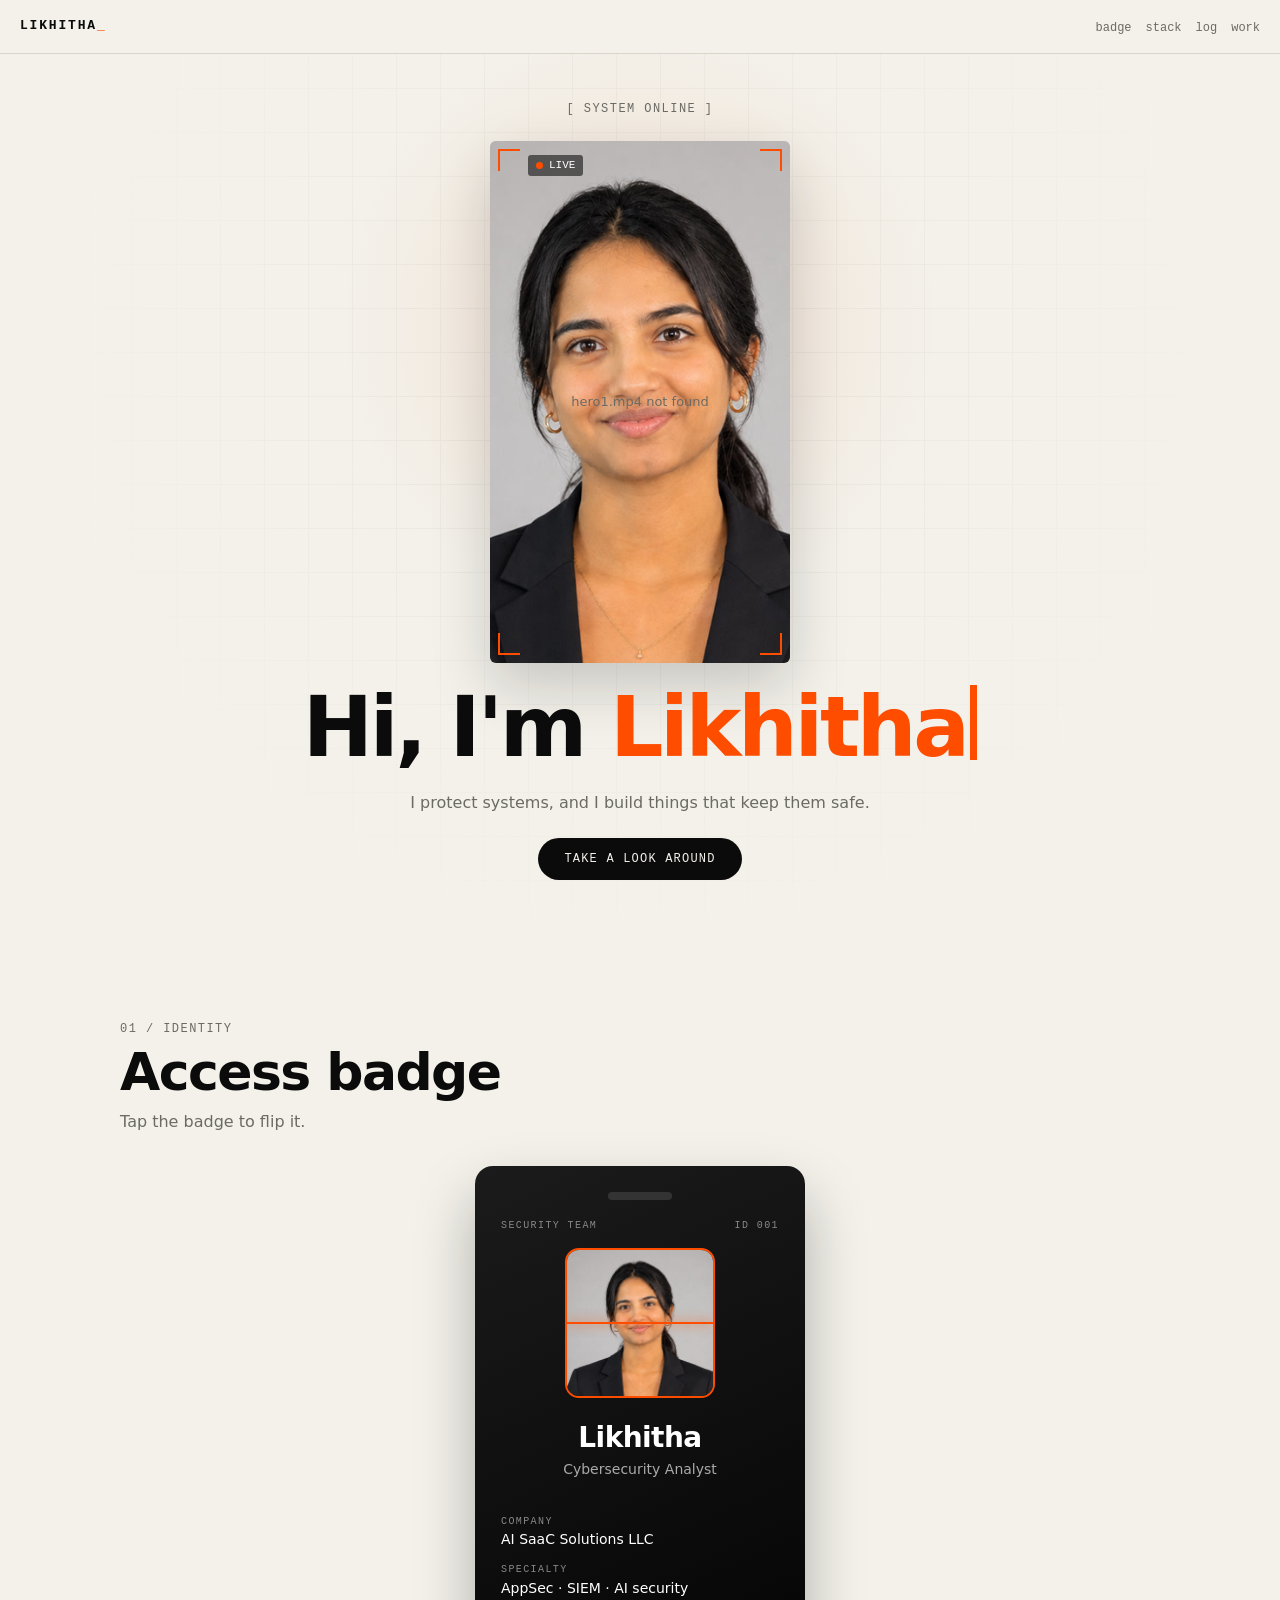
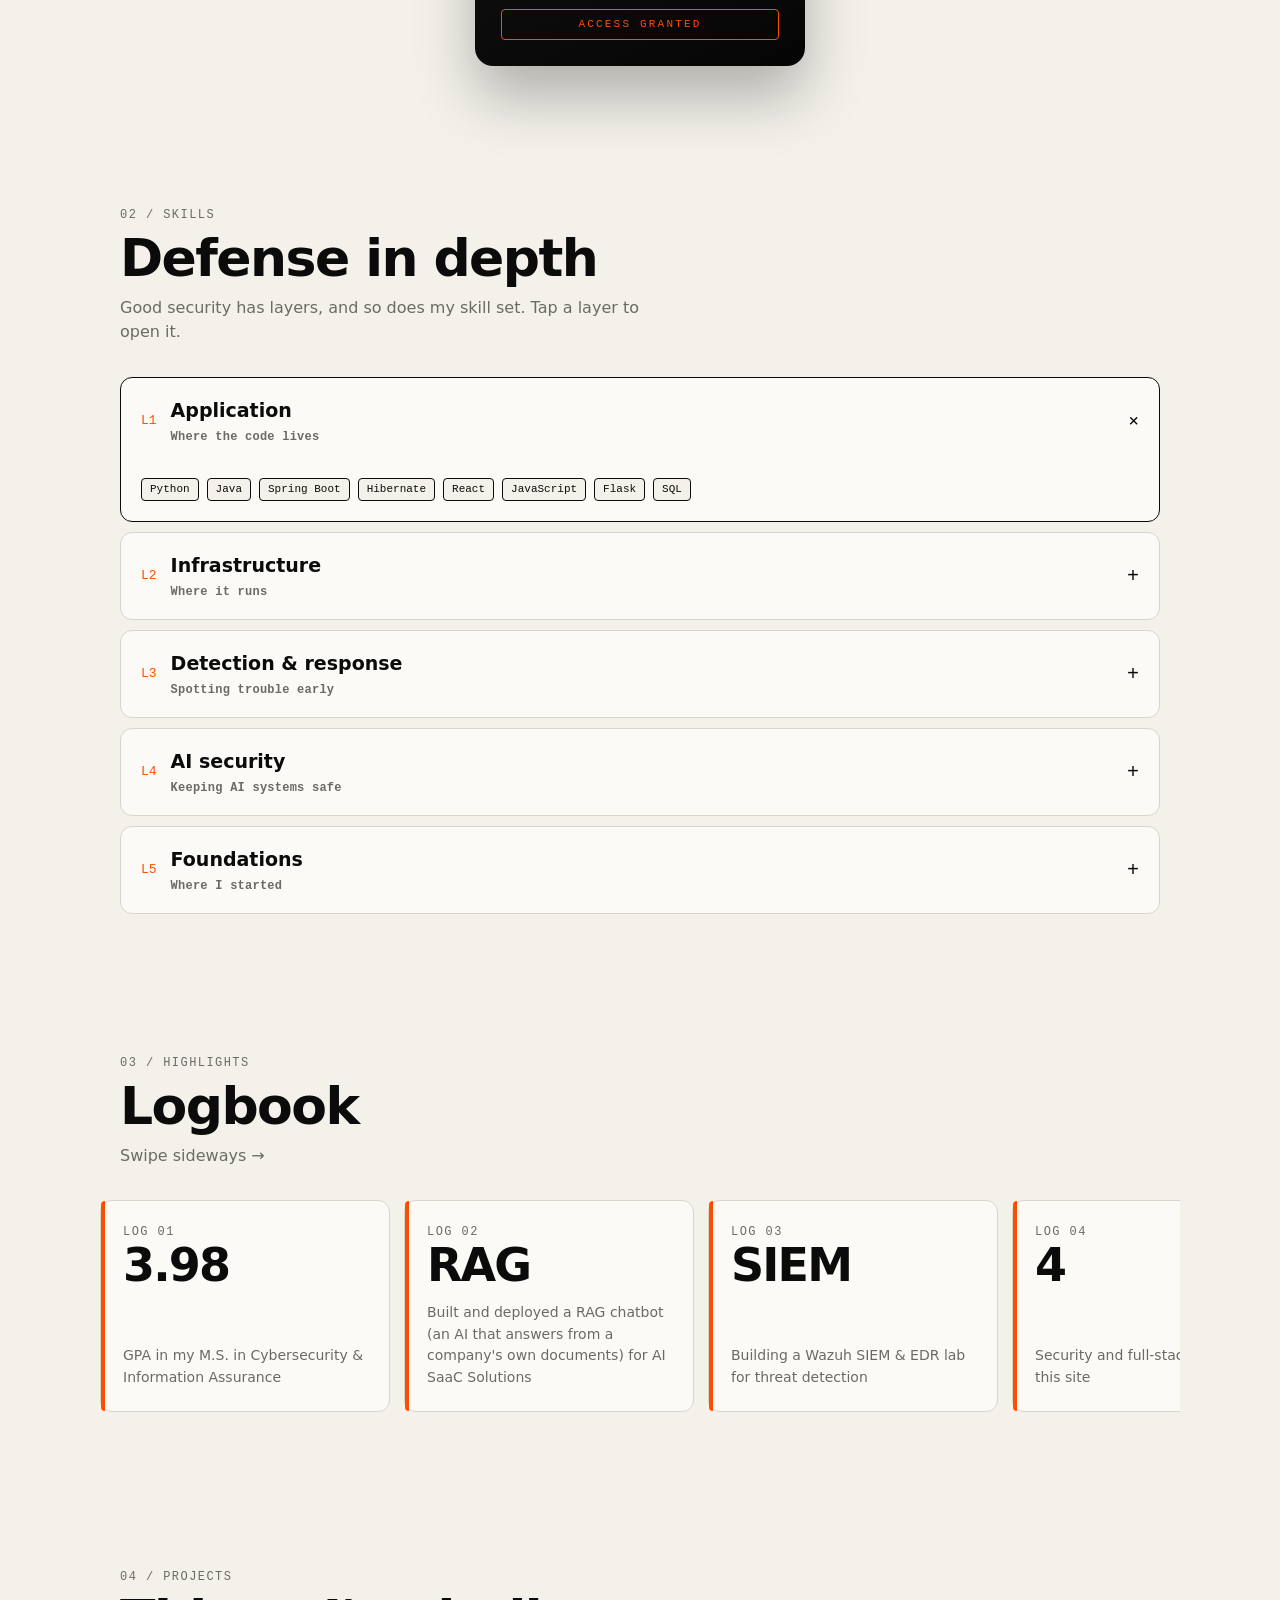
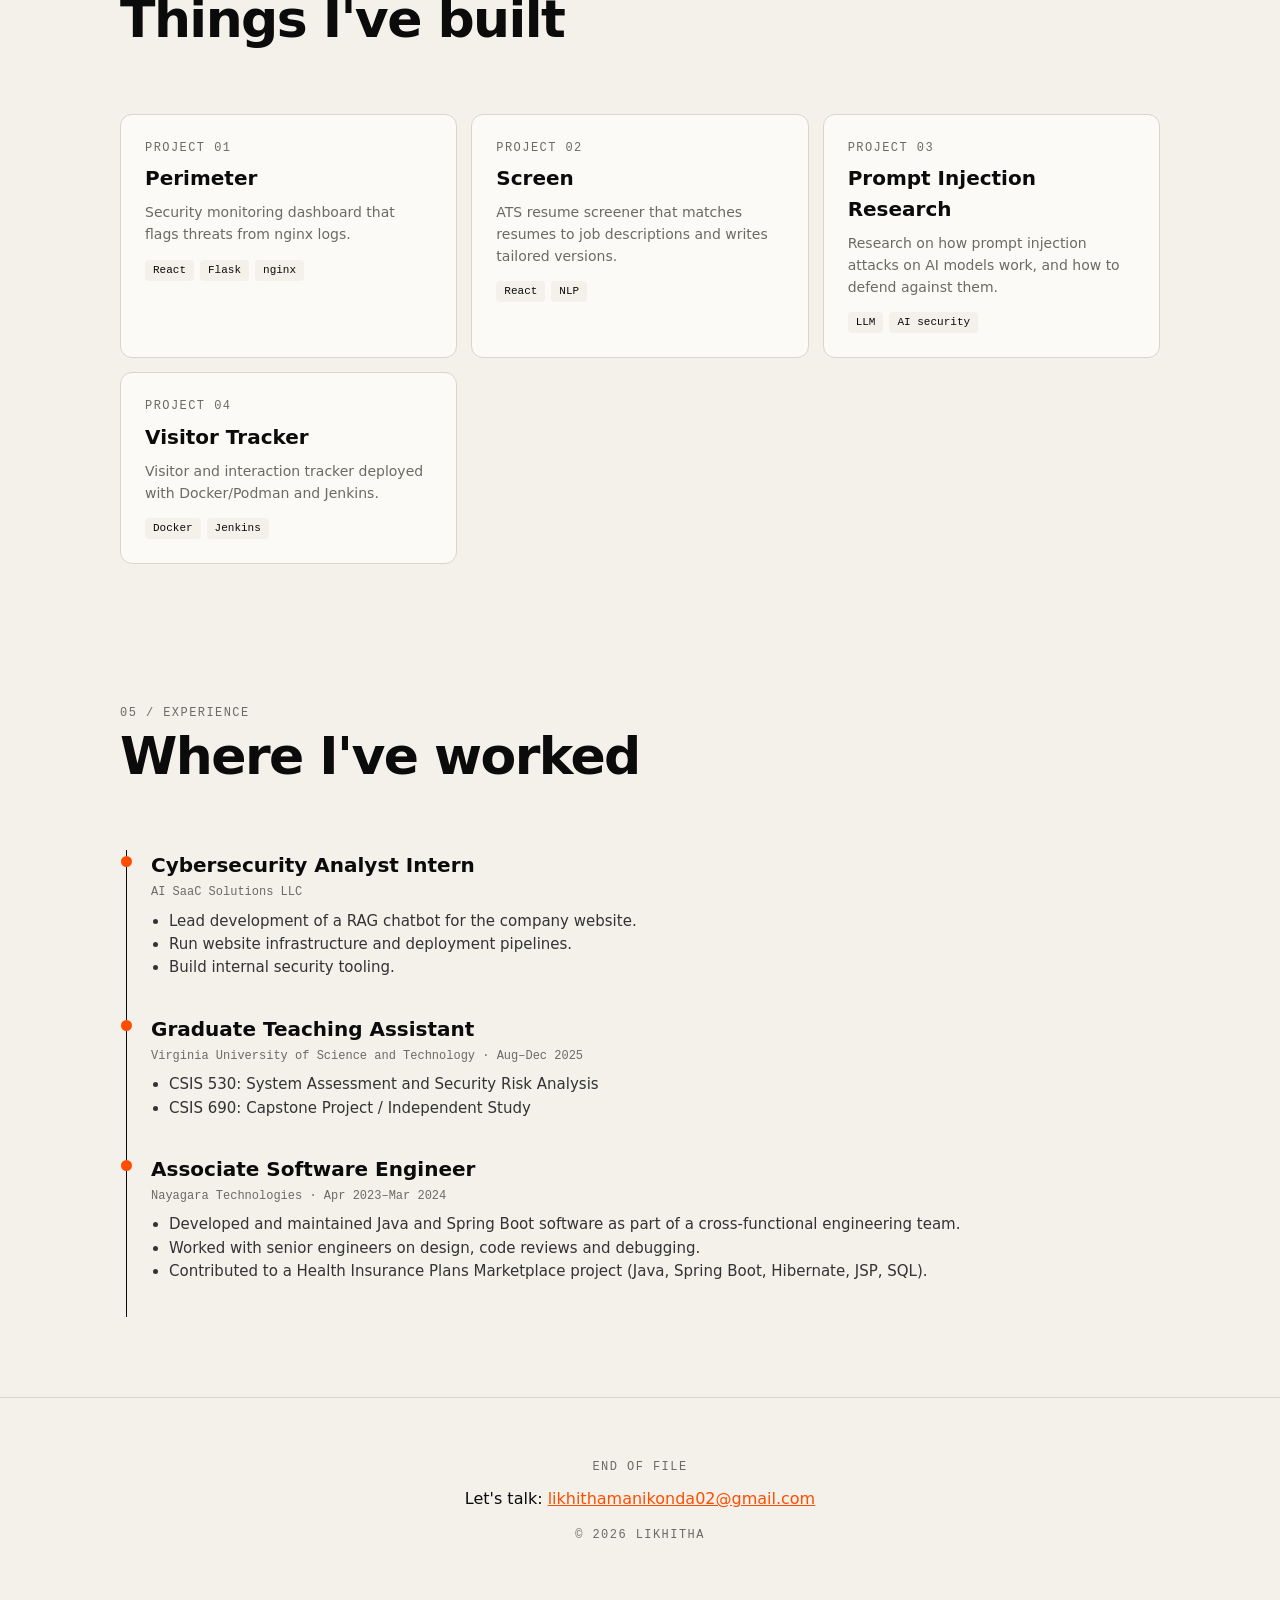
==== commit e0569025: "Update video source from hero.mp4 to hero1.mp4" ====
--- a/index.html
+++ b/index.html
@@ -16,8 +16,8 @@
     <span class="br tl"></span><span class="br tr"></span><span class="br bl"></span><span class="br brr"></span>
     <span class="live">LIVE</span>
     <!-- hero.mp4 = your HeyGen video, photo.jpg = your photo -->
-    <video id="hv" src="hero.mp4" poster="photo.jpg" muted playsinline autoplay></video>
-    <div class="ph" id="vph">hero.mp4 not found</div>
+    <video id="hv" src="hero1.mp4" poster="photo.jpg" muted playsinline autoplay></video>
+    <div class="ph" id="vph">hero1.mp4 not found</div>
     <button id="snd">tap for sound</button>
   </div>
   <h1>Hi, I'm <em id="typed">Likhitha</em><span class="cursor"></span></h1>
--- a/style.css
+++ b/style.css
@@ -1,72 +1,103 @@
-:root{--bg:#f4f3ef;--fg:#0a0a0a;--mut:#666;--line:#dcdbd6;--card:#fff;--bd:#c9c8c3}
+:root{--bg:#f3f1ea;--ink:#0b0b0b;--mut:#6b6a64;--line:#d8d5cb;--card:#fbfaf6;--acc:#ff4d00;--mono:ui-monospace,SFMono-Regular,Menlo,Consolas,monospace}
 *{box-sizing:border-box;margin:0;padding:0}
 html{scroll-behavior:smooth}
-body{background:var(--bg);color:var(--fg);font-family:Inter,system-ui,-apple-system,sans-serif;line-height:1.5}
+body{background:var(--bg);color:var(--ink);font-family:Inter,system-ui,-apple-system,sans-serif;line-height:1.55;overflow-x:hidden}
 a{color:inherit}
-nav{position:fixed;top:0;left:0;right:0;display:flex;justify-content:space-between;padding:16px 20px;background:rgba(244,243,239,.88);backdrop-filter:blur(8px);z-index:10;border-bottom:1px solid var(--line)}
-nav b{letter-spacing:.1em}
-nav a{margin-left:16px;text-decoration:none;color:var(--mut);font-size:14px}
-nav a:hover{color:var(--fg)}
-section{padding:96px 20px 40px;max-width:1100px;margin:0 auto}
-h2{font-size:clamp(28px,5vw,44px);margin-bottom:8px;letter-spacing:-.02em}
-.sub{color:var(--mut);margin-bottom:32px}
+.mono{font-family:var(--mono);font-size:12px;letter-spacing:.12em;text-transform:uppercase;color:var(--mut)}
+nav{position:fixed;top:0;left:0;right:0;display:flex;justify-content:space-between;align-items:center;padding:14px 20px;background:rgba(243,241,234,.9);backdrop-filter:blur(8px);z-index:20;border-bottom:1px solid var(--line)}
+nav b{font-family:var(--mono);letter-spacing:.14em;font-size:13px}
+nav b i{color:var(--acc);font-style:normal}
+nav div a{margin-left:14px;text-decoration:none;color:var(--mut);font-family:var(--mono);font-size:12px}
+nav div a:hover{color:var(--acc)}
+section{padding:100px 20px 40px;max-width:1080px;margin:0 auto}
+h2{font-size:clamp(30px,6vw,52px);letter-spacing:-.03em;line-height:1.05;margin:6px 0 10px}
+.sub{color:var(--mut);margin-bottom:32px;max-width:520px}
 
 /* hero */
-.hero{min-height:100vh;display:flex;flex-direction:column;align-items:center;justify-content:center;text-align:center;gap:24px}
-.video-wrap{width:min(320px,80vw);aspect-ratio:9/16;max-height:60vh;border:1px solid var(--bd);border-radius:20px;overflow:hidden;background:#d9d9d9;position:relative;display:flex;align-items:center;justify-content:center;box-shadow:0 20px 50px rgba(0,0,0,.15)}
-.video-wrap video{width:100%;height:100%;object-fit:cover}
-.video-wrap .ph{position:absolute;color:var(--mut);font-size:13px;padding:16px}
-.hero h1{font-size:clamp(36px,8vw,72px);letter-spacing:-.03em;line-height:1.05}
-.hero p{color:var(--mut);max-width:480px}
-.btn{display:inline-block;padding:12px 24px;border:1px solid var(--fg);border-radius:999px;text-decoration:none;font-size:14px;transition:.2s}
-.btn:hover{background:var(--fg);color:var(--bg)}
+.hero{min-height:100vh;display:flex;flex-direction:column;align-items:center;justify-content:center;text-align:center;gap:22px;position:relative;max-width:none;overflow:hidden;
+  background:radial-gradient(500px circle at var(--mx,50%) var(--my,35%),rgba(255,77,0,.10),transparent 60%)}
+.hero::before{content:"";position:absolute;inset:0;background-image:linear-gradient(var(--line) 1px,transparent 1px),linear-gradient(90deg,var(--line) 1px,transparent 1px);background-size:44px 44px;opacity:.5;mask-image:radial-gradient(circle at 50% 40%,#000,transparent 70%);-webkit-mask-image:radial-gradient(circle at 50% 40%,#000,transparent 70%);z-index:0}
+.hero>*{position:relative;z-index:1}
+.feed{width:min(300px,76vw);aspect-ratio:9/16;max-height:58vh;position:relative;background:#cfcfcf;border-radius:6px;overflow:hidden;box-shadow:0 24px 60px rgba(0,0,0,.18)}
+.feed video{width:100%;height:100%;object-fit:cover;display:block}
+.feed .ph{position:absolute;inset:0;display:none;align-items:center;justify-content:center;color:var(--mut);font-size:13px;padding:16px}
+.br{position:absolute;width:22px;height:22px;border:2px solid var(--acc);z-index:3}
+.br.tl{top:8px;left:8px;border-right:0;border-bottom:0}.br.tr{top:8px;right:8px;border-left:0;border-bottom:0}
+.br.bl{bottom:8px;left:8px;border-right:0;border-top:0}.br.brr{bottom:8px;right:8px;border-left:0;border-top:0}
+.live{position:absolute;top:14px;left:38px;z-index:3;font-family:var(--mono);font-size:11px;color:#fff;background:rgba(0,0,0,.55);padding:2px 8px;border-radius:3px;display:flex;align-items:center;gap:6px}
+.live::before{content:"";width:7px;height:7px;border-radius:50%;background:var(--acc);animation:bl 1.2s infinite}
+@keyframes bl{50%{opacity:.2}}
+#snd{position:absolute;bottom:14px;left:50%;transform:translateX(-50%);z-index:3;font-size:12px;padding:6px 14px;border-radius:999px;border:0;background:#000;color:#fff;cursor:pointer;font-family:var(--mono)}
+.hero h1{font-size:clamp(38px,9vw,84px);letter-spacing:-.04em;line-height:1}
+.hero h1 em{font-style:normal;color:var(--acc)}
+.cursor{display:inline-block;width:.08em;height:.9em;background:var(--acc);margin-left:4px;vertical-align:-.05em;animation:bl 1s infinite}
+.hero p{color:var(--mut);max-width:460px}
+.btn{display:inline-block;padding:12px 26px;background:var(--ink);color:var(--bg);border-radius:999px;text-decoration:none;font-family:var(--mono);font-size:12px;letter-spacing:.1em;text-transform:uppercase;transition:.2s}
+.btn:hover{background:var(--acc)}
 
-/* flip id card (stays dark so it stands out) */
-.card-scene{perspective:1200px;display:flex;justify-content:center}
-.id{width:min(340px,90vw);height:480px;position:relative;transform-style:preserve-3d;transition:transform .8s;cursor:pointer}
-.id.flip{transform:rotateY(180deg)}
-.face{position:absolute;inset:0;backface-visibility:hidden;border:1px solid #444;border-radius:20px;background:linear-gradient(160deg,#1c1c1c,#050505);color:#fff;padding:28px;display:flex;flex-direction:column;box-shadow:0 20px 50px rgba(0,0,0,.25)}
+/* badge */
+.scene{perspective:1300px;display:flex;justify-content:center}
+.badge{width:min(330px,88vw);height:500px;position:relative;transform-style:preserve-3d;transition:transform .9s cubic-bezier(.2,.8,.2,1);cursor:pointer}
+.badge.flip{transform:rotateY(180deg)}
+.face{position:absolute;inset:0;backface-visibility:hidden;-webkit-backface-visibility:hidden;border-radius:18px;padding:26px;display:flex;flex-direction:column;color:#fff;overflow:hidden;background:linear-gradient(155deg,#1b1b1b,#050505);box-shadow:0 30px 60px rgba(0,0,0,.28)}
+.face::after{content:"";position:absolute;inset:0;background:linear-gradient(115deg,transparent 35%,rgba(255,255,255,.10) 50%,transparent 65%);transform:translateX(-120%);animation:sheen 4s infinite}
+@keyframes sheen{60%,100%{transform:translateX(120%)}}
 .face.back{transform:rotateY(180deg)}
-.lanyard{width:60px;height:8px;background:#444;border-radius:4px;margin:0 auto 20px}
-.photo{width:140px;height:140px;border-radius:50%;border:2px solid #fff;margin:0 auto 20px;display:flex;align-items:center;justify-content:center;font-size:48px;font-weight:700;overflow:hidden;background:#111}
-.photo img{width:100%;height:100%;object-fit:cover}
-.face h3{text-align:center;font-size:26px}
-.face .role{text-align:center;color:#aaa;font-size:14px;margin-bottom:16px}
+.slot{width:64px;height:8px;border-radius:4px;background:#333;margin:0 auto 18px}
+.topline{display:flex;justify-content:space-between;font-family:var(--mono);font-size:10px;letter-spacing:.14em;color:#888;margin-bottom:14px}
+.photo{width:150px;height:150px;border-radius:14px;margin:0 auto 18px;background:#111;overflow:hidden;border:2px solid var(--acc);position:relative;display:flex;align-items:center;justify-content:center;font-size:48px;font-weight:700}
+.photo img{width:100%;height:100%;object-fit:cover;display:block}
+.photo::after{content:"";position:absolute;left:0;right:0;height:2px;background:var(--acc);box-shadow:0 0 12px var(--acc);animation:scan 2.6s ease-in-out infinite}
+@keyframes scan{0%,100%{top:0}50%{top:calc(100% - 2px)}}
+.face h3{text-align:center;font-size:28px;letter-spacing:-.02em}
+.face .role{text-align:center;color:#aaa;font-size:14px;margin-bottom:12px}
 .face dl{margin-top:auto}
-.face dt{color:#999;font-size:11px;text-transform:uppercase;letter-spacing:.1em;margin-top:12px}
-.face dd{font-size:15px}
-.hint{text-align:center;color:var(--mut);font-size:12px;margin-top:16px}
-.barcode{height:36px;margin-top:auto;background:repeating-linear-gradient(90deg,#fff 0 2px,#000 2px 5px,#fff 5px 6px,#000 6px 10px)}
+.face dt{font-family:var(--mono);color:#888;font-size:10px;letter-spacing:.14em;text-transform:uppercase;margin-top:11px}
+.face dd{font-size:14px}
+.stamp{margin-top:auto;border:1px solid var(--acc);color:var(--acc);font-family:var(--mono);font-size:11px;letter-spacing:.2em;text-align:center;padding:6px;border-radius:4px}
+.hint{text-align:center;margin-top:18px}
 
-/* periodic table */
-.pt{display:grid;grid-template-columns:repeat(auto-fill,minmax(88px,1fr));gap:8px}
-.el{border:1px solid var(--bd);border-radius:8px;padding:8px;aspect-ratio:1;display:flex;flex-direction:column;justify-content:space-between;transition:.2s;background:var(--card)}
-.el:hover{background:var(--fg);color:var(--bg);transform:translateY(-4px)}
-.el small{font-size:10px;color:var(--mut)}
-.el:hover small{color:#bbb}
-.el b{font-size:26px;line-height:1}
-.el span{font-size:11px}
+/* defense layers */
+.layers{display:flex;flex-direction:column;gap:10px}
+.layer{border:1px solid var(--line);background:var(--card);border-radius:12px;overflow:hidden;transition:.25s}
+.layer.open{border-color:var(--ink)}
+.layer button{width:100%;display:flex;align-items:center;gap:14px;padding:18px 20px;background:none;border:0;text-align:left;cursor:pointer;font:inherit;color:inherit}
+.layer .num{font-family:var(--mono);color:var(--acc);font-size:13px}
+.layer .name{font-size:19px;font-weight:600;flex:1}
+.layer .plus{font-family:var(--mono);font-size:20px;transition:.25s}
+.layer.open .plus{transform:rotate(45deg)}
+.layer .body{max-height:0;overflow:hidden;transition:max-height .4s ease}
+.layer.open .body{max-height:300px}
+.layer .tags{padding:0 20px 20px;display:flex;flex-wrap:wrap;gap:8px}
+.tag{font-family:var(--mono);font-size:12px;border:1px solid var(--ink);border-radius:999px;padding:4px 12px;transition:.2s}
+.tag:hover{background:var(--acc);border-color:var(--acc);color:#fff}
 
-/* achievements */
-.scroller{display:flex;gap:16px;overflow-x:auto;scroll-snap-type:x mandatory;padding-bottom:16px;margin:0 -20px;padding-left:20px;padding-right:20px;scrollbar-width:thin}
-.ach{flex:0 0 min(300px,80vw);scroll-snap-align:start;border:1px solid var(--bd);border-radius:16px;padding:24px;background:var(--card);min-height:200px;display:flex;flex-direction:column;justify-content:space-between}
-.ach .n{font-size:48px;font-weight:700;letter-spacing:-.03em}
-.ach p{color:var(--mut);font-size:14px}
+/* log */
+.scroller{display:flex;gap:14px;overflow-x:auto;scroll-snap-type:x mandatory;margin:0 -20px;padding:0 20px 16px;scrollbar-width:thin}
+.log{flex:0 0 min(290px,80vw);scroll-snap-align:start;border:1px solid var(--line);background:var(--card);border-radius:12px;padding:22px;min-height:200px;display:flex;flex-direction:column;justify-content:space-between;position:relative}
+.log::before{content:"";position:absolute;left:0;top:0;bottom:0;width:4px;background:var(--acc);border-radius:12px 0 0 12px}
+.log .n{font-size:46px;font-weight:700;letter-spacing:-.04em;line-height:1}
+.log p{color:var(--mut);font-size:14px;margin-top:14px}
 
 /* projects + experience */
-.grid{display:grid;grid-template-columns:repeat(auto-fit,minmax(260px,1fr));gap:16px}
-.proj{border:1px solid var(--bd);border-radius:16px;padding:24px;background:var(--card);transition:.2s}
-.proj:hover{border-color:var(--fg);transform:translateY(-3px)}
-.proj h3{margin-bottom:8px}
+.grid{display:grid;grid-template-columns:repeat(auto-fit,minmax(250px,1fr));gap:14px}
+.proj{border:1px solid var(--line);background:var(--card);border-radius:12px;padding:24px;transition:.25s}
+.proj:hover{transform:translateY(-4px);border-color:var(--ink)}
+.proj h3{margin:6px 0 8px;font-size:20px}
+.status{display:inline-flex;align-items:center;gap:6px;margin-left:8px;padding:2px 9px;border-radius:999px;background:var(--acc);color:#fff;font-size:10px;letter-spacing:.1em;vertical-align:middle}
+.status::before{content:"";width:6px;height:6px;border-radius:50%;background:#fff;animation:bl 1.2s infinite}
 .proj p{color:var(--mut);font-size:14px}
-.tags{margin-top:12px;display:flex;flex-wrap:wrap;gap:6px}
-.tags span{font-size:11px;border:1px solid var(--bd);border-radius:999px;padding:2px 10px}
-.job{border-left:2px solid var(--fg);padding-left:20px}
+.tags{margin-top:14px;display:flex;flex-wrap:wrap;gap:6px}
+.tags span{font-family:var(--mono);font-size:11px;background:var(--bg);border-radius:4px;padding:2px 8px}
+.timeline{border-left:1px solid var(--ink);margin-left:6px}
+.job{position:relative;padding:0 0 34px 24px}
+.job::before{content:"";position:absolute;left:-6px;top:6px;width:11px;height:11px;border-radius:50%;background:var(--acc)}
 .job h3{font-size:20px}
-.job .when{color:var(--mut);font-size:13px;margin-bottom:8px}
+.job .when{font-family:var(--mono);font-size:12px;color:var(--mut);margin:2px 0 8px}
 .job ul{padding-left:18px;color:#333;font-size:15px}
-footer{text-align:center;padding:60px 20px;color:var(--mut);font-size:13px;border-top:1px solid var(--line);margin-top:60px}
+footer{text-align:center;padding:60px 20px;margin-top:40px;border-top:1px solid var(--line)}
+footer a{color:var(--acc)}
 
-/* reveal */
-.rv{opacity:0;transform:translateY(24px);transition:.7s}
+.rv{opacity:0;transform:translateY(26px);transition:.7s}
 .rv.in{opacity:1;transform:none}
+@media (prefers-reduced-motion:reduce){*{animation:none!important;transition:none!important}.rv{opacity:1;transform:none}}
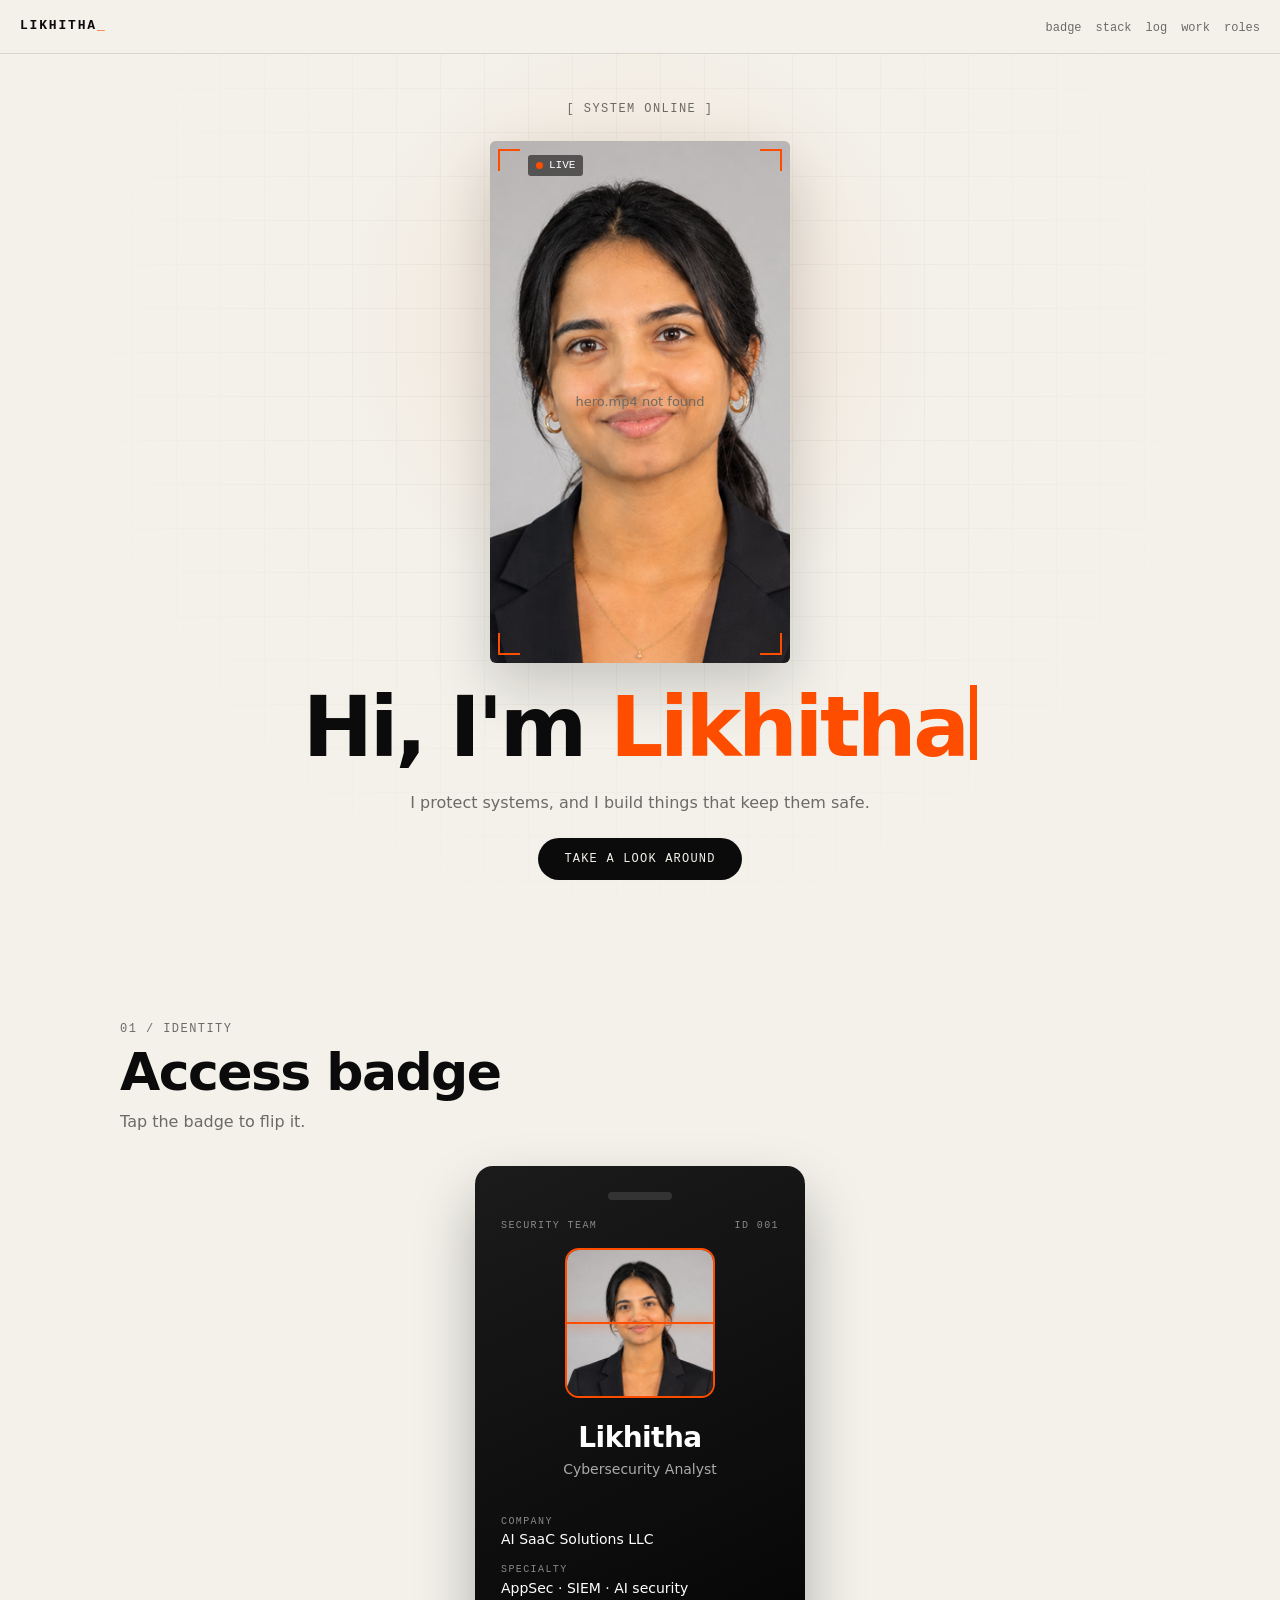
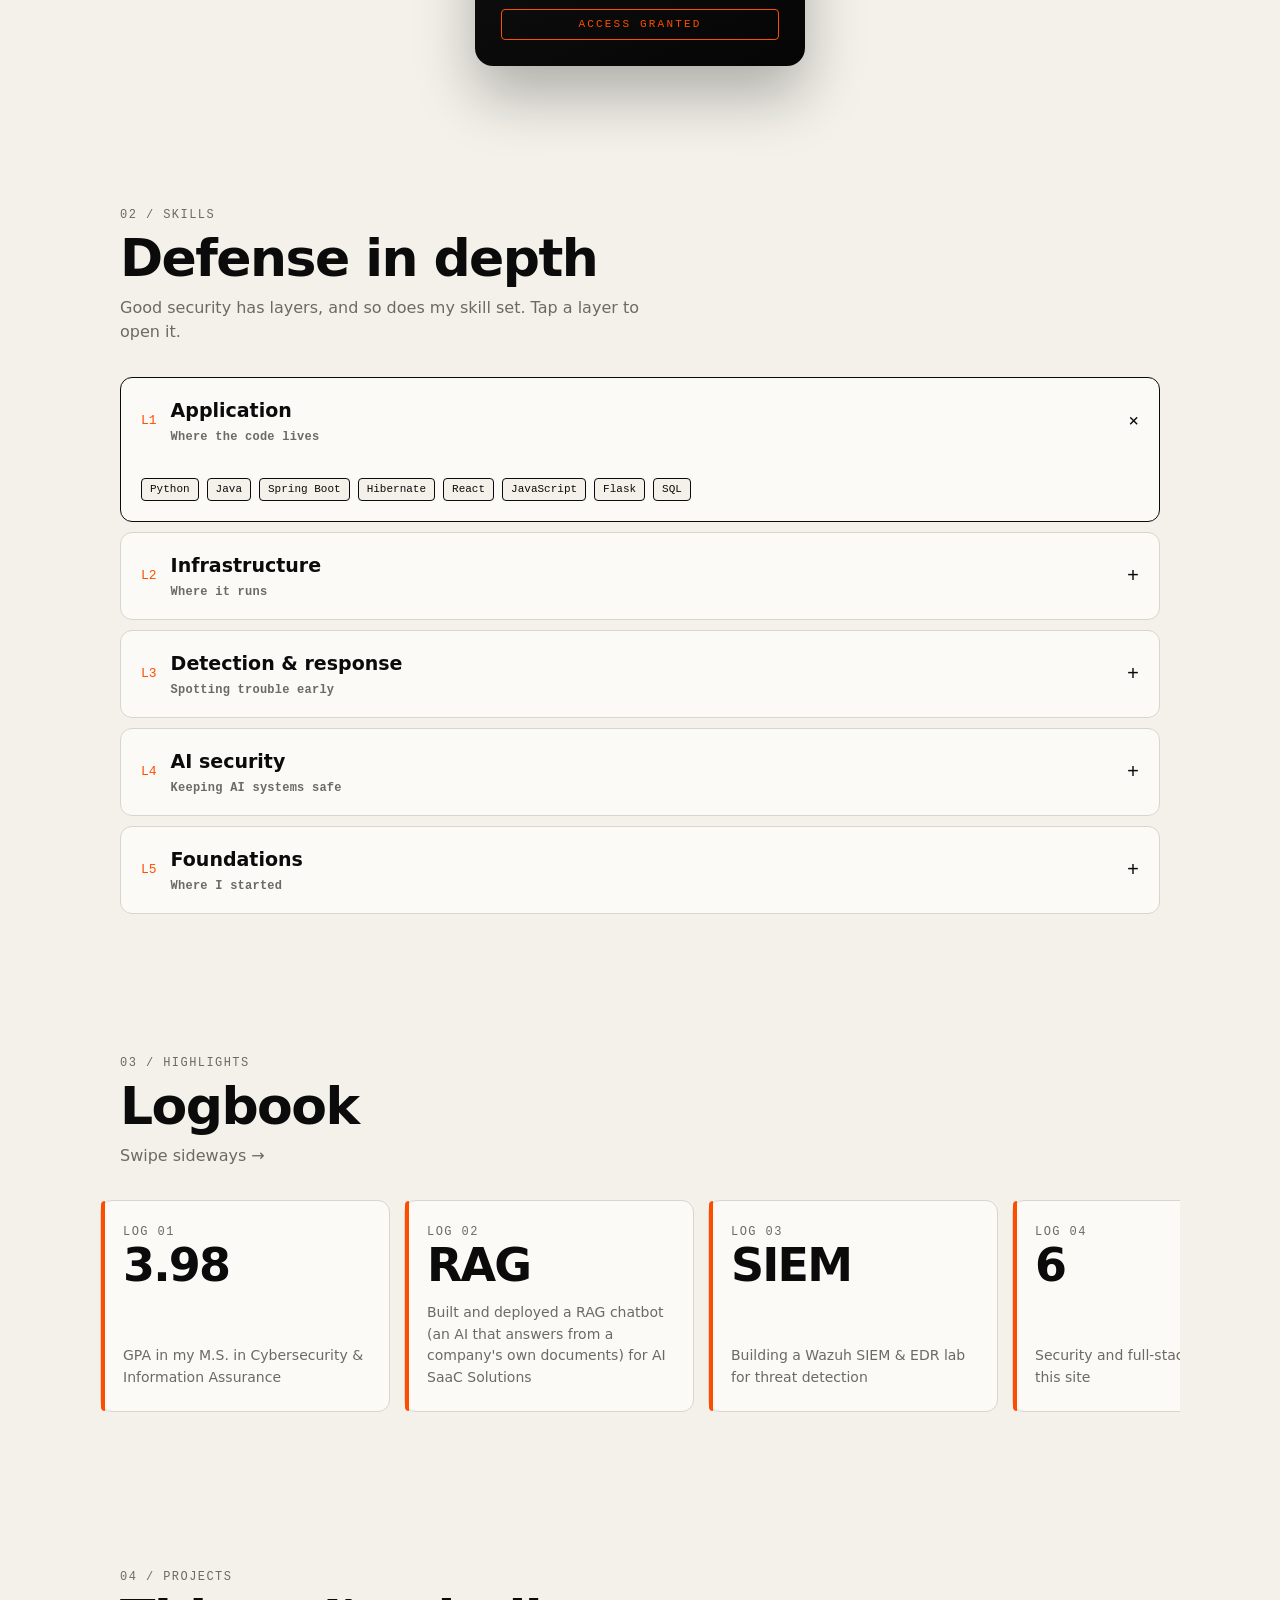
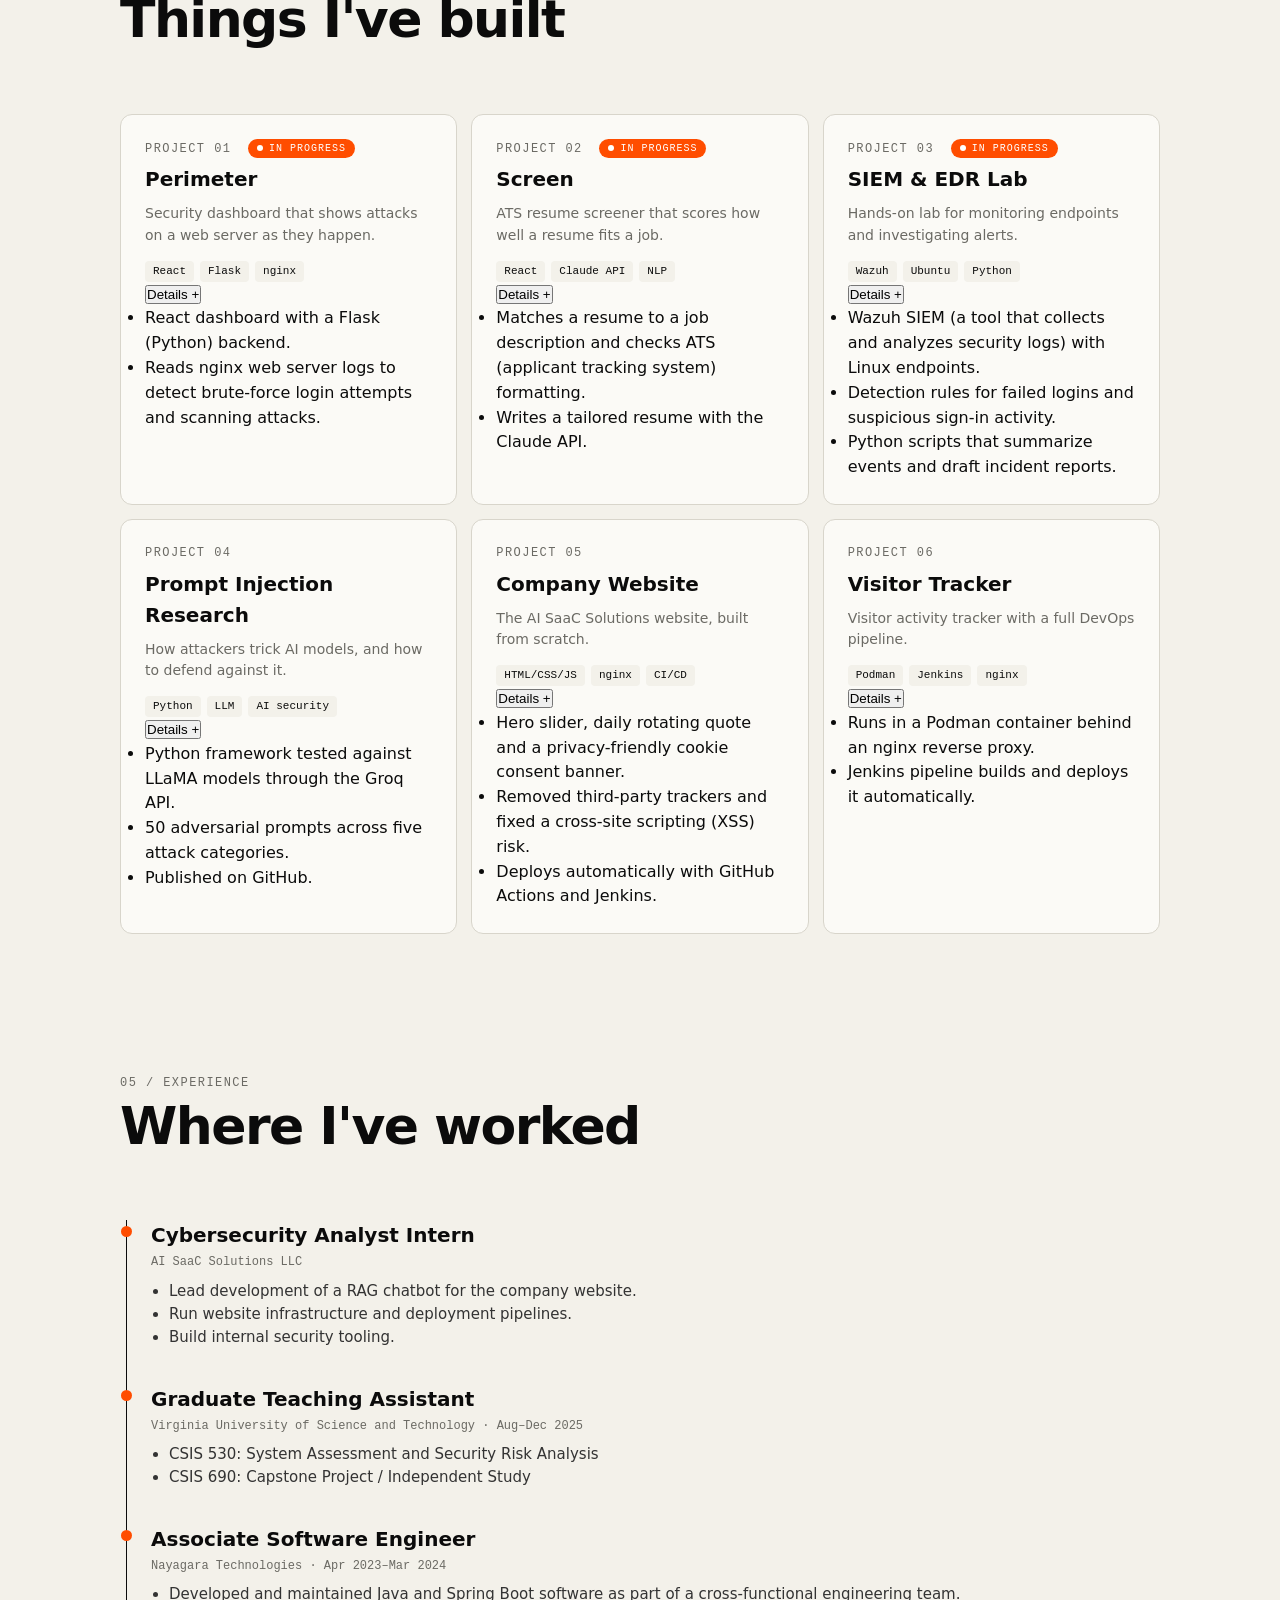
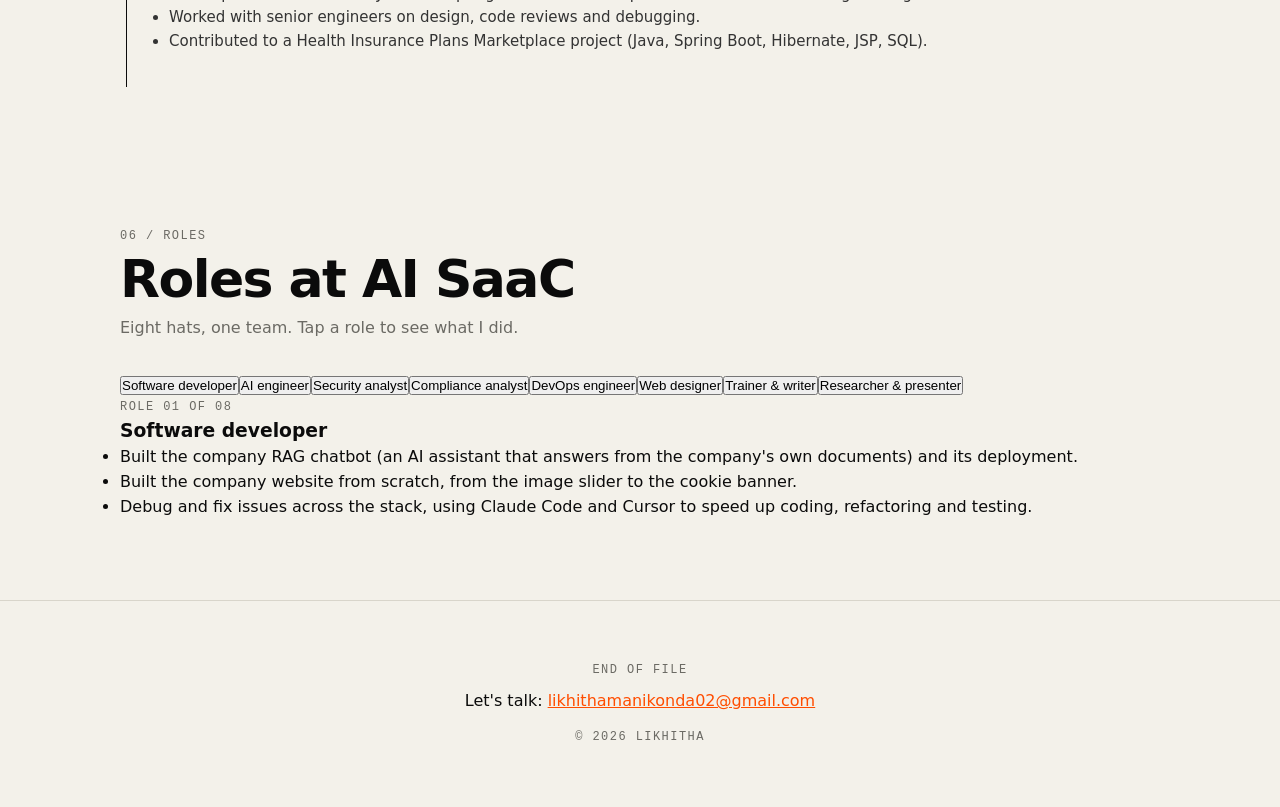
==== commit 33f02b75: "Modify index.html to add roles and update projects Updated navigation and project sections with new " ====
--- a/index.html
+++ b/index.html
@@ -8,7 +8,7 @@
 <link rel="stylesheet" href="style.css">
 </head>
 <body>
-<nav><b>LIKHITHA<i>_</i></b><div><a href="#badge">badge</a><a href="#layers">stack</a><a href="#log">log</a><a href="#work">work</a></div></nav>
+<nav><b>LIKHITHA<i>_</i></b><div><a href="#badge">badge</a><a href="#layers">stack</a><a href="#log">log</a><a href="#work">work</a><a href="#roles">roles</a></div></nav>
 
 <section class="hero" id="top">
   <div class="mono">[ system online ]</div>
@@ -17,7 +17,7 @@
     <span class="live">LIVE</span>
     <!-- hero.mp4 = your HeyGen video, photo.jpg = your photo -->
     <video id="hv" src="hero1.mp4" poster="photo.jpg" muted playsinline autoplay></video>
-    <div class="ph" id="vph">hero1.mp4 not found</div>
+    <div class="ph" id="vph">hero.mp4 not found</div>
     <button id="snd">tap for sound</button>
   </div>
   <h1>Hi, I'm <em id="typed">Likhitha</em><span class="cursor"></span></h1>
@@ -75,8 +75,9 @@
     <div class="log"><div><div class="mono">log 01</div><div class="n">3.98</div></div><p>GPA in my M.S. in Cybersecurity &amp; Information Assurance</p></div>
     <div class="log"><div><div class="mono">log 02</div><div class="n">RAG</div></div><p>Built and deployed a RAG chatbot (an AI that answers from a company's own documents) for AI SaaC Solutions</p></div>
     <div class="log"><div><div class="mono">log 03</div><div class="n">SIEM</div></div><p>Building a Wazuh SIEM &amp; EDR lab for threat detection</p></div>
-    <div class="log"><div><div class="mono">log 04</div><div class="n">4</div></div><p>Security and full-stack projects on this site</p></div>
-    <div class="log"><div><div class="mono">log 05</div><div class="n">SY0-701</div></div><p>CompTIA Security+ in progress</p></div>
+    <div class="log"><div><div class="mono">log 04</div><div class="n">6</div></div><p>Security and full-stack projects on this site</p></div>
+    <div class="log"><div><div class="mono">log 05</div><div class="n">8</div></div><p>Roles played at AI SaaC Solutions</p></div>
+    <div class="log"><div><div class="mono">log 06</div><div class="n">SY0-701</div></div><p>CompTIA Security+ in progress</p></div>
   </div>
 </section>
 
@@ -85,10 +86,12 @@
   <h2>Things I've built</h2>
   <p class="sub">&nbsp;</p>
   <div class="grid">
-    <div class="proj"><div class="mono">project 01</div><h3>Perimeter</h3><p>Security monitoring dashboard that flags threats from nginx logs.</p><div class="tags"><span>React</span><span>Flask</span><span>nginx</span></div></div>
-    <div class="proj"><div class="mono">project 02</div><h3>Screen</h3><p>ATS resume screener that matches resumes to job descriptions and writes tailored versions.</p><div class="tags"><span>React</span><span>NLP</span></div></div>
-    <div class="proj"><div class="mono">project 03</div><h3>Prompt Injection Research</h3><p>Research on how prompt injection attacks on AI models work, and how to defend against them.</p><div class="tags"><span>LLM</span><span>AI security</span></div></div>
-    <div class="proj"><div class="mono">project 04</div><h3>Visitor Tracker</h3><p>Visitor and interaction tracker deployed with Docker/Podman and Jenkins.</p><div class="tags"><span>Docker</span><span>Jenkins</span></div></div>
+    <article class="proj"><div class="mono">project 01 <span class="status">In progress</span></div><h3>Perimeter</h3><p>Security dashboard that shows attacks on a web server as they happen.</p><div class="tags"><span>React</span><span>Flask</span><span>nginx</span></div><button class="more" type="button">Details +</button><ul class="det"><li>React dashboard with a Flask (Python) backend.</li><li>Reads nginx web server logs to detect brute-force login attempts and scanning attacks.</li></ul></article>
+    <article class="proj"><div class="mono">project 02 <span class="status">In progress</span></div><h3>Screen</h3><p>ATS resume screener that scores how well a resume fits a job.</p><div class="tags"><span>React</span><span>Claude API</span><span>NLP</span></div><button class="more" type="button">Details +</button><ul class="det"><li>Matches a resume to a job description and checks ATS (applicant tracking system) formatting.</li><li>Writes a tailored resume with the Claude API.</li></ul></article>
+    <article class="proj"><div class="mono">project 03 <span class="status">In progress</span></div><h3>SIEM &amp; EDR Lab</h3><p>Hands-on lab for monitoring endpoints and investigating alerts.</p><div class="tags"><span>Wazuh</span><span>Ubuntu</span><span>Python</span></div><button class="more" type="button">Details +</button><ul class="det"><li>Wazuh SIEM (a tool that collects and analyzes security logs) with Linux endpoints.</li><li>Detection rules for failed logins and suspicious sign-in activity.</li><li>Python scripts that summarize events and draft incident reports.</li></ul></article>
+    <article class="proj"><div class="mono">project 04</div><h3>Prompt Injection Research</h3><p>How attackers trick AI models, and how to defend against it.</p><div class="tags"><span>Python</span><span>LLM</span><span>AI security</span></div><button class="more" type="button">Details +</button><ul class="det"><li>Python framework tested against LLaMA models through the Groq API.</li><li>50 adversarial prompts across five attack categories.</li><li>Published on GitHub.</li></ul></article>
+    <article class="proj"><div class="mono">project 05</div><h3>Company Website</h3><p>The AI SaaC Solutions website, built from scratch.</p><div class="tags"><span>HTML/CSS/JS</span><span>nginx</span><span>CI/CD</span></div><button class="more" type="button">Details +</button><ul class="det"><li>Hero slider, daily rotating quote and a privacy-friendly cookie consent banner.</li><li>Removed third-party trackers and fixed a cross-site scripting (XSS) risk.</li><li>Deploys automatically with GitHub Actions and Jenkins.</li></ul></article>
+    <article class="proj"><div class="mono">project 06</div><h3>Visitor Tracker</h3><p>Visitor activity tracker with a full DevOps pipeline.</p><div class="tags"><span>Podman</span><span>Jenkins</span><span>nginx</span></div><button class="more" type="button">Details +</button><ul class="det"><li>Runs in a Podman container behind an nginx reverse proxy.</li><li>Jenkins pipeline builds and deploys it automatically.</li></ul></article>
   </div>
 </section>
 
@@ -124,6 +127,14 @@
       </ul>
     </div>
   </div>
+</section>
+
+<section id="roles" class="rv">
+  <div class="mono">06 / roles</div>
+  <h2>Roles at AI SaaC</h2>
+  <p class="sub">Eight hats, one team. Tap a role to see what I did.</p>
+  <div class="chips" id="chips" role="tablist"></div>
+  <div class="panel" id="panel"></div>
 </section>
 
 <footer>
@@ -186,6 +197,38 @@
   lay.appendChild(d);
 });
 
+
+// project cards: tap Details to open
+document.querySelectorAll('.proj .more').forEach(function(b){
+  b.addEventListener('click',function(){
+    var c=b.closest('.proj');c.classList.toggle('open');
+    b.textContent=c.classList.contains('open')?'Details \u2212':'Details +';
+  });
+});
+
+// roles: tabs + one panel
+var ROLES=[
+['Software developer',['Built the company RAG chatbot (an AI assistant that answers from the company\'s own documents) and its deployment.','Built the company website from scratch, from the image slider to the cookie banner.','Debug and fix issues across the stack, using Claude Code and Cursor to speed up coding, refactoring and testing.']],
+['AI engineer',['Build multi-step AI agents with LangGraph and CrewAI that call tools and automate tasks.','Develop AI apps in Node.js and TypeScript, connected to outside services through REST APIs and MCP.','Compared vector databases (Qdrant, pgvector, LanceDB) and chose the most cost-effective setup for the server.']],
+['Security analyst',['Review web traffic logs and spot bots and probing attempts.','Harden the site: cookie consent, content security rules, no third-party trackers, a cross-site scripting fix.','Research prompt injection attacks on AI models.']],
+['Compliance analyst',['Wrote SBOM (software bill of materials) compliance briefs based on CISA and G7 guidance.','Drafted a confidential document handling policy.','Built reference materials on cybersecurity auditing authorities.']],
+['DevOps engineer',['Run two deployment pipelines, GitHub Actions and Jenkins, and fixed their failures.','Administer the Linux server: nginx, SSL certificates, firewall and SSH key access.','Containerize and deploy services with Docker and Kubernetes.']],
+['Web designer',['Edited and color-matched the company logo.','Designed the look of the site, including frosted-glass effects and hero images.','Wrote the prompts used to generate AI hero visuals.']],
+['Trainer & writer',['Created training program materials and documentation for a trainee cohort.','Wrote Git workflow documentation for the team.','Helped prepare the early business pitch deck.']],
+['Researcher & presenter',['Built an 18-slide deck explaining RAG to a non-technical audience.','Presented debugging case studies to the team.','Wrote reference guides on RAG, vector databases, MCP and CVEs.']]
+];
+var chips=document.getElementById('chips'),panel=document.getElementById('panel');
+function show(i){
+  Array.prototype.forEach.call(chips.children,function(c,j){c.classList.toggle('on',i===j);c.setAttribute('aria-selected',i===j)});
+  var r=ROLES[i];
+  panel.innerHTML='<div class="mono">role '+('0'+(i+1)).slice(-2)+' of 08</div><h3>'+r[0].replace(/&/g,'&amp;')+'</h3><ul>'+r[1].map(function(x){return '<li>'+x.replace(/&/g,'&amp;')+'</li>'}).join('')+'</ul>';
+}
+ROLES.forEach(function(r,i){
+  var b=document.createElement('button');b.type='button';b.className='chip';b.setAttribute('role','tab');
+  b.textContent=r[0];b.addEventListener('click',function(){show(i)});chips.appendChild(b);
+});
+show(0);
+
 // reveal on scroll
 var io=new IntersectionObserver(function(es){es.forEach(function(e){if(e.isIntersecting)e.target.classList.add('in')})},{threshold:.1});
 document.querySelectorAll('.rv').forEach(function(el){io.observe(el)});
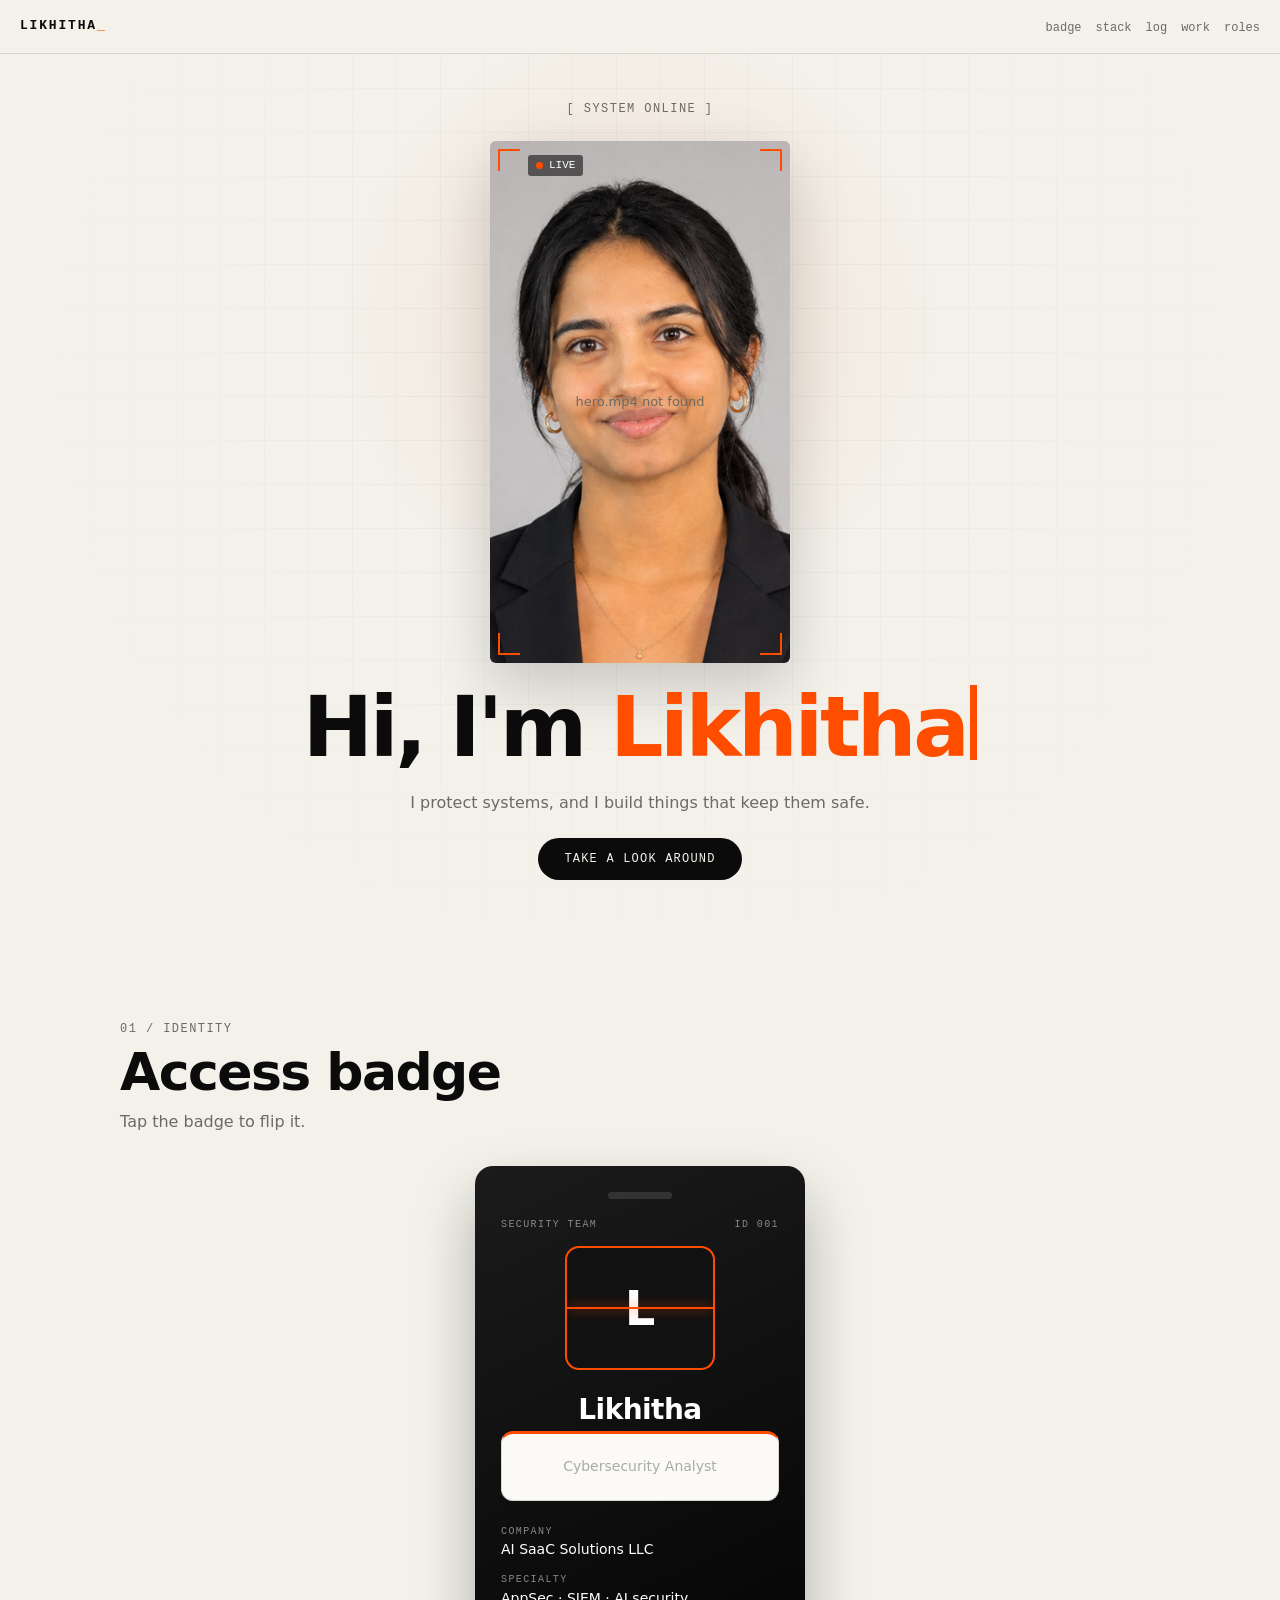
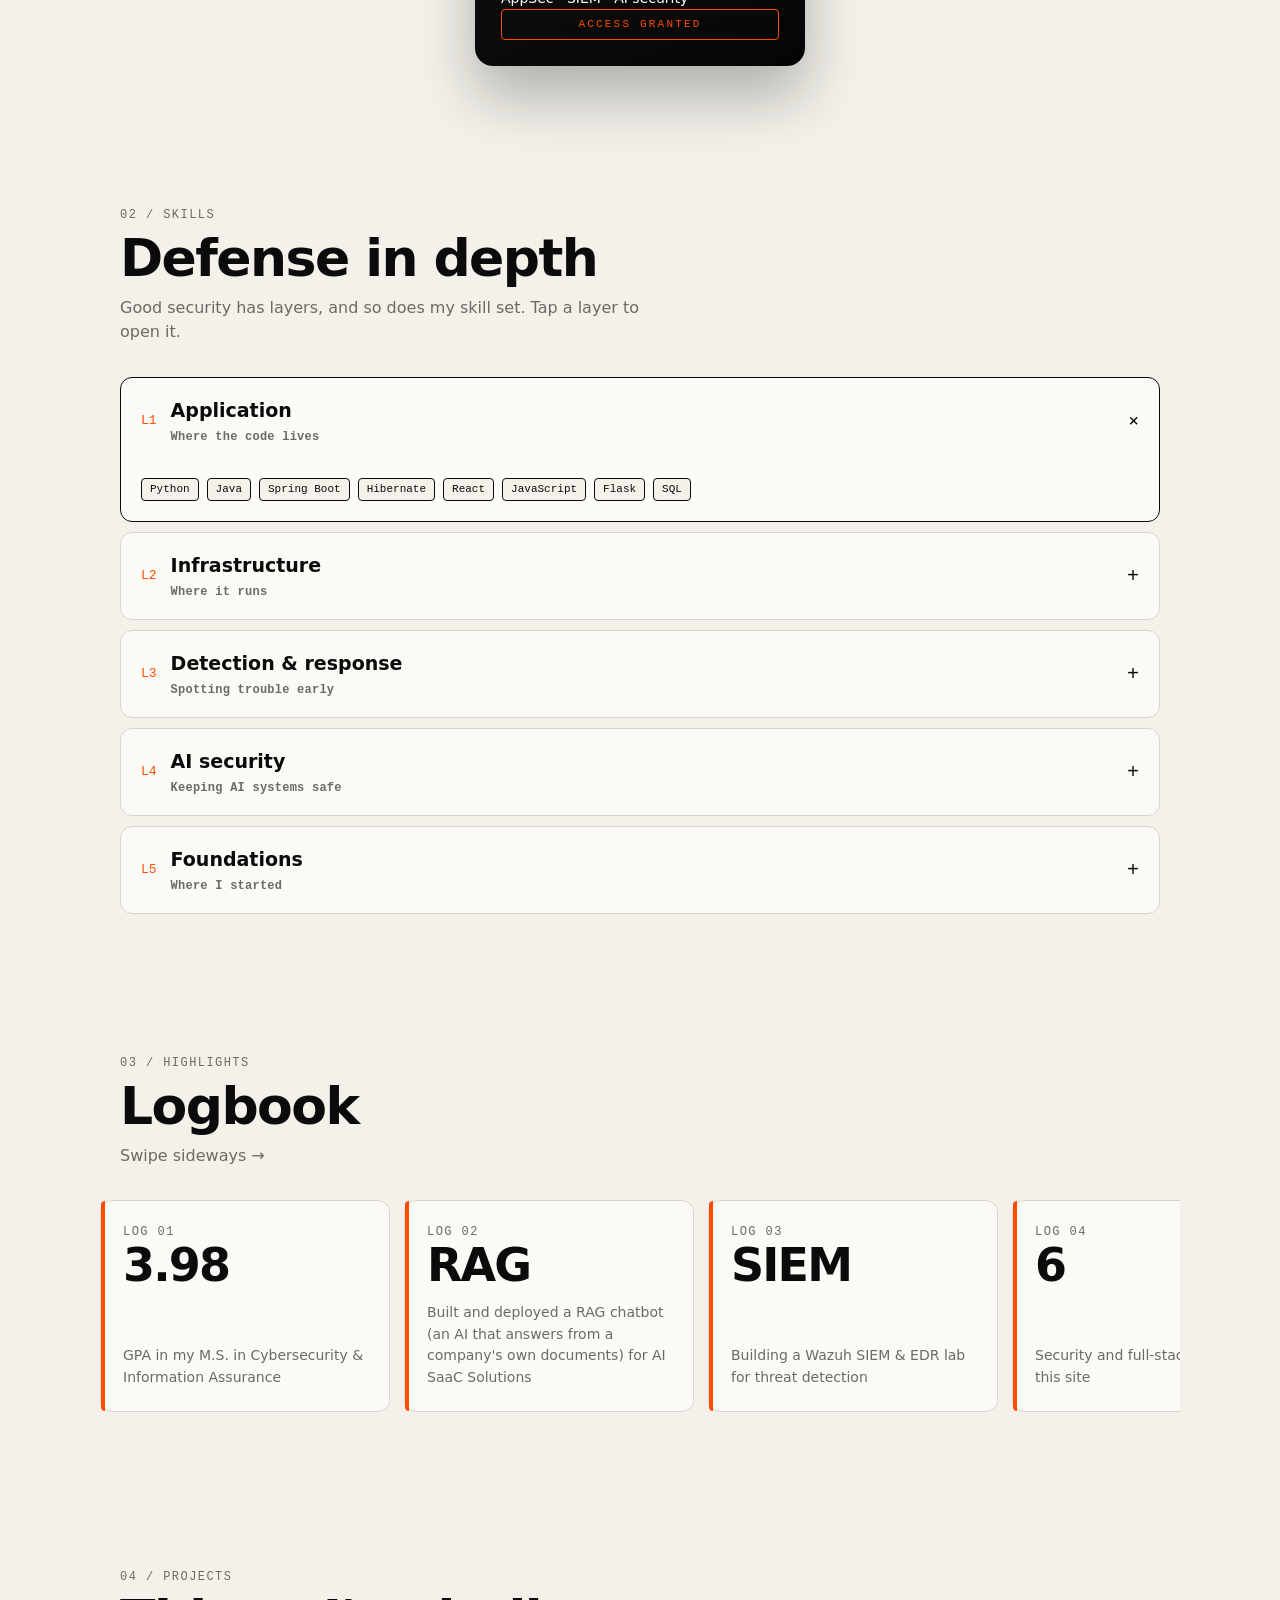
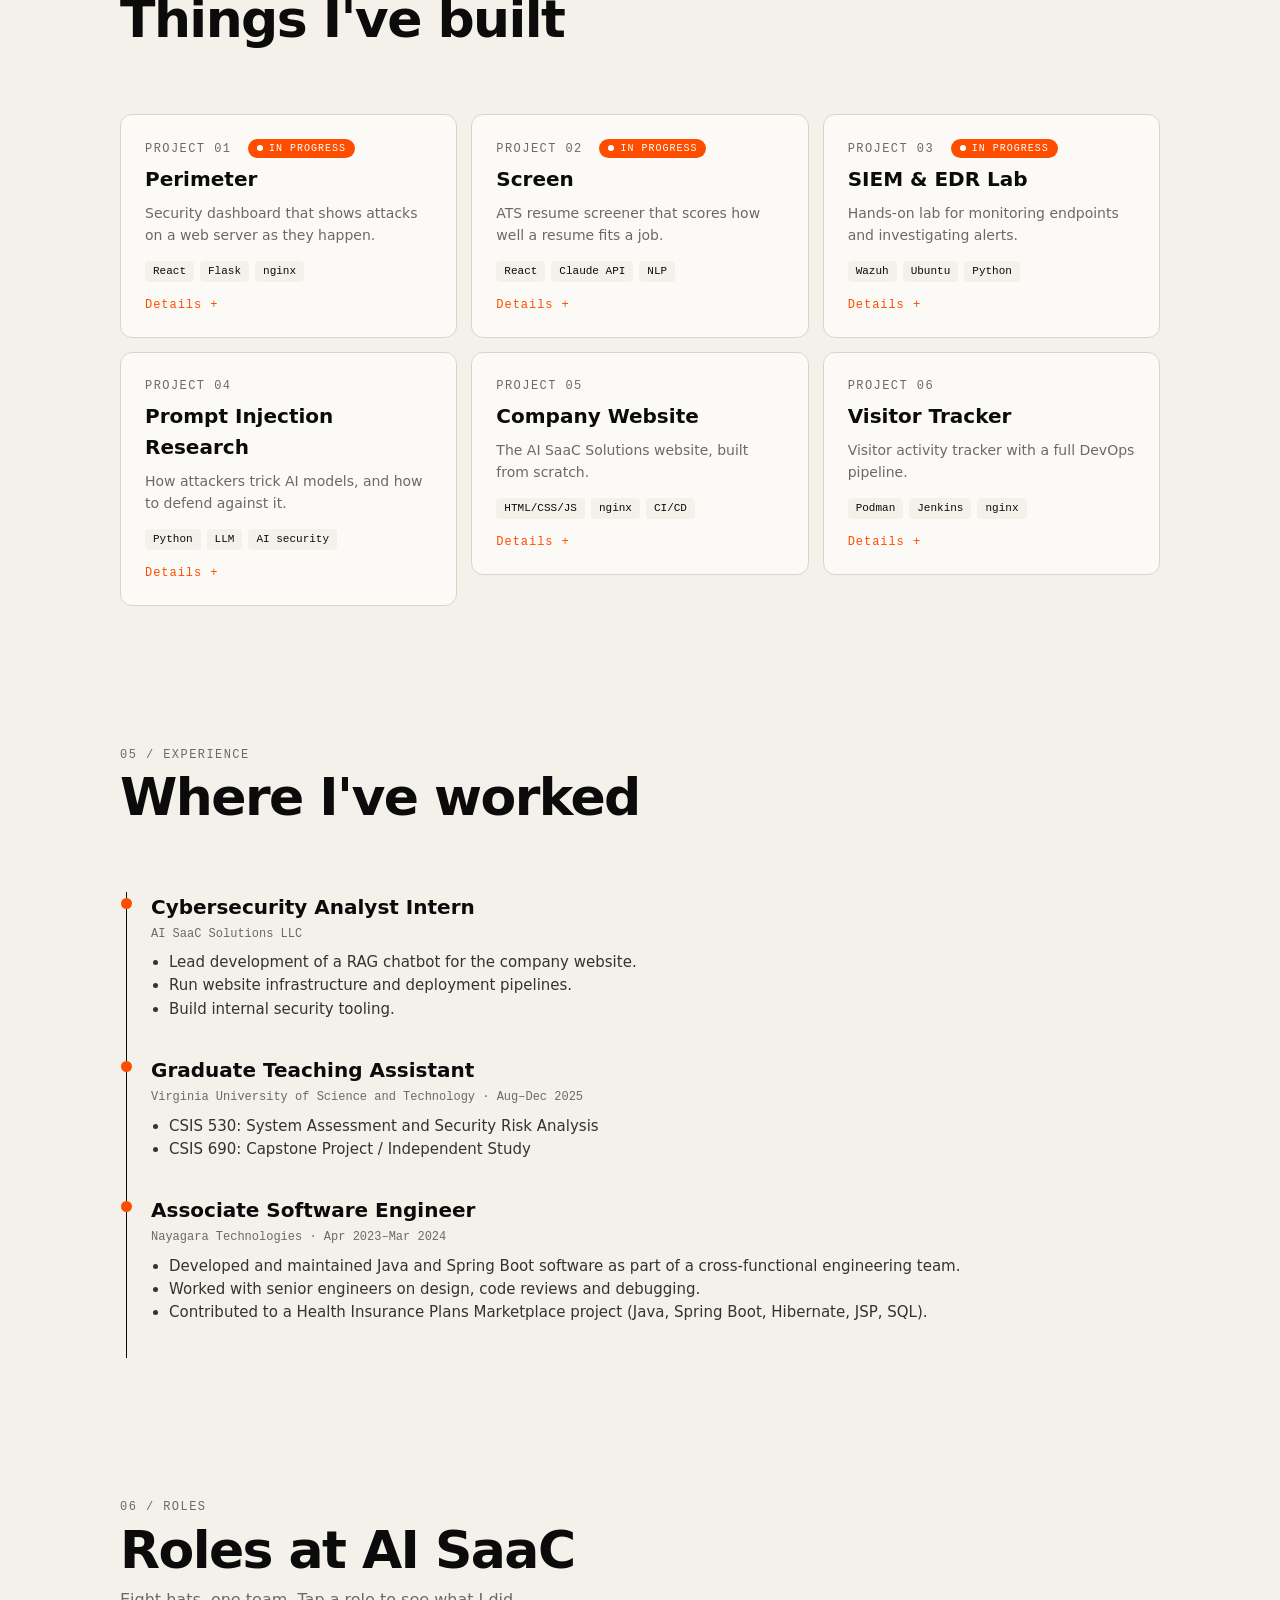
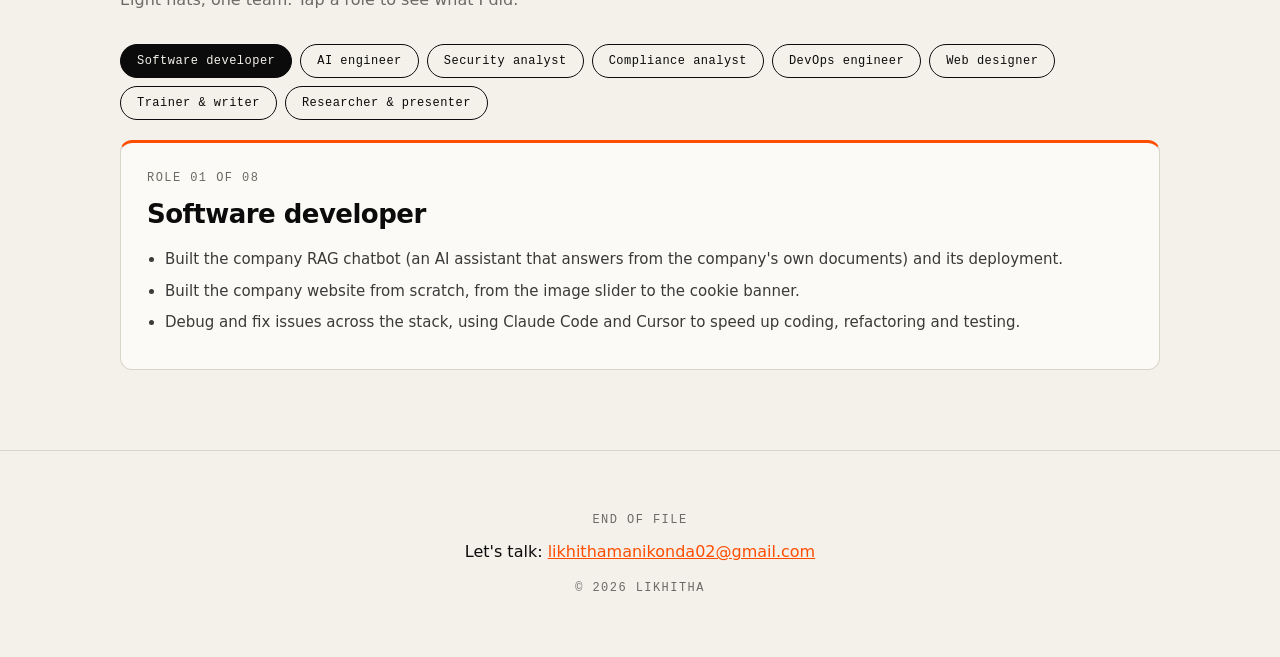
==== commit 9a3b7f76: "Fix image source typo in index.html" ====
--- a/index.html
+++ b/index.html
@@ -34,7 +34,7 @@
       <div class="face front">
         <div class="slot"></div>
         <div class="topline"><span>SECURITY TEAM</span><span>ID 001</span></div>
-        <div class="photo"><img src="photo.jpg" alt="Likhitha" onerror="var p=this.parentNode;this.remove();p.textContent='L'"></div>
+        <div class="photo"><img src="photo,jpg" alt="Likhitha" onerror="var p=this.parentNode;this.remove();p.textContent='L'"></div>
         <h3>Likhitha</h3>
         <div class="role">Cybersecurity Analyst</div>
         <dl>
--- a/style.css
+++ b/style.css
@@ -101,3 +101,32 @@
 .rv{opacity:0;transform:translateY(26px);transition:.7s}
 .rv.in{opacity:1;transform:none}
 @media (prefers-reduced-motion:reduce){*{animation:none!important;transition:none!important}.rv{opacity:1;transform:none}}
+
+.proj ul{margin:12px 0 0 18px;color:#444;font-size:14px}
+.proj li{margin-bottom:4px}
+.roles{display:grid;grid-template-columns:repeat(auto-fit,minmax(240px,1fr));gap:14px;margin-bottom:44px}
+.role{border:1px solid var(--line);background:var(--card);border-radius:12px;padding:22px;border-top:3px solid var(--acc)}
+.role h3{margin:6px 0 10px;font-size:19px}
+.role ul{margin-left:18px;color:#444;font-size:14px}
+.role li{margin-bottom:5px}
+
+/* tidy project cards */
+.grid{grid-template-columns:repeat(auto-fit,minmax(280px,1fr));align-items:start}
+.proj{display:flex;flex-direction:column}
+.proj p{flex:0 0 auto}
+.proj .tags{margin-top:14px}
+.more{align-self:flex-start;margin-top:16px;background:none;border:0;padding:0;font-family:var(--mono);font-size:12px;letter-spacing:.08em;color:var(--acc);cursor:pointer;border-bottom:1px solid transparent}
+.more:hover{border-bottom-color:var(--acc)}
+.det{display:none;margin:14px 0 0 18px;color:#444;font-size:14px}
+.proj.open .det{display:block}
+.det li{margin-bottom:5px}
+
+/* role tabs */
+.chips{display:flex;flex-wrap:wrap;gap:8px;margin-bottom:20px}
+.chip{font-family:var(--mono);font-size:12px;letter-spacing:.04em;padding:9px 16px;border:1px solid var(--ink);border-radius:999px;background:transparent;color:var(--ink);cursor:pointer;transition:.2s}
+.chip:hover{border-color:var(--acc);color:var(--acc)}
+.chip.on{background:var(--ink);color:var(--bg);border-color:var(--ink)}
+.panel{background:var(--card);border:1px solid var(--line);border-top:3px solid var(--acc);border-radius:12px;padding:26px;min-height:230px}
+.panel h3{font-size:26px;margin:6px 0 14px;letter-spacing:-.02em}
+.panel ul{margin-left:18px;color:#3a3a3a;font-size:15px}
+.panel li{margin-bottom:8px}
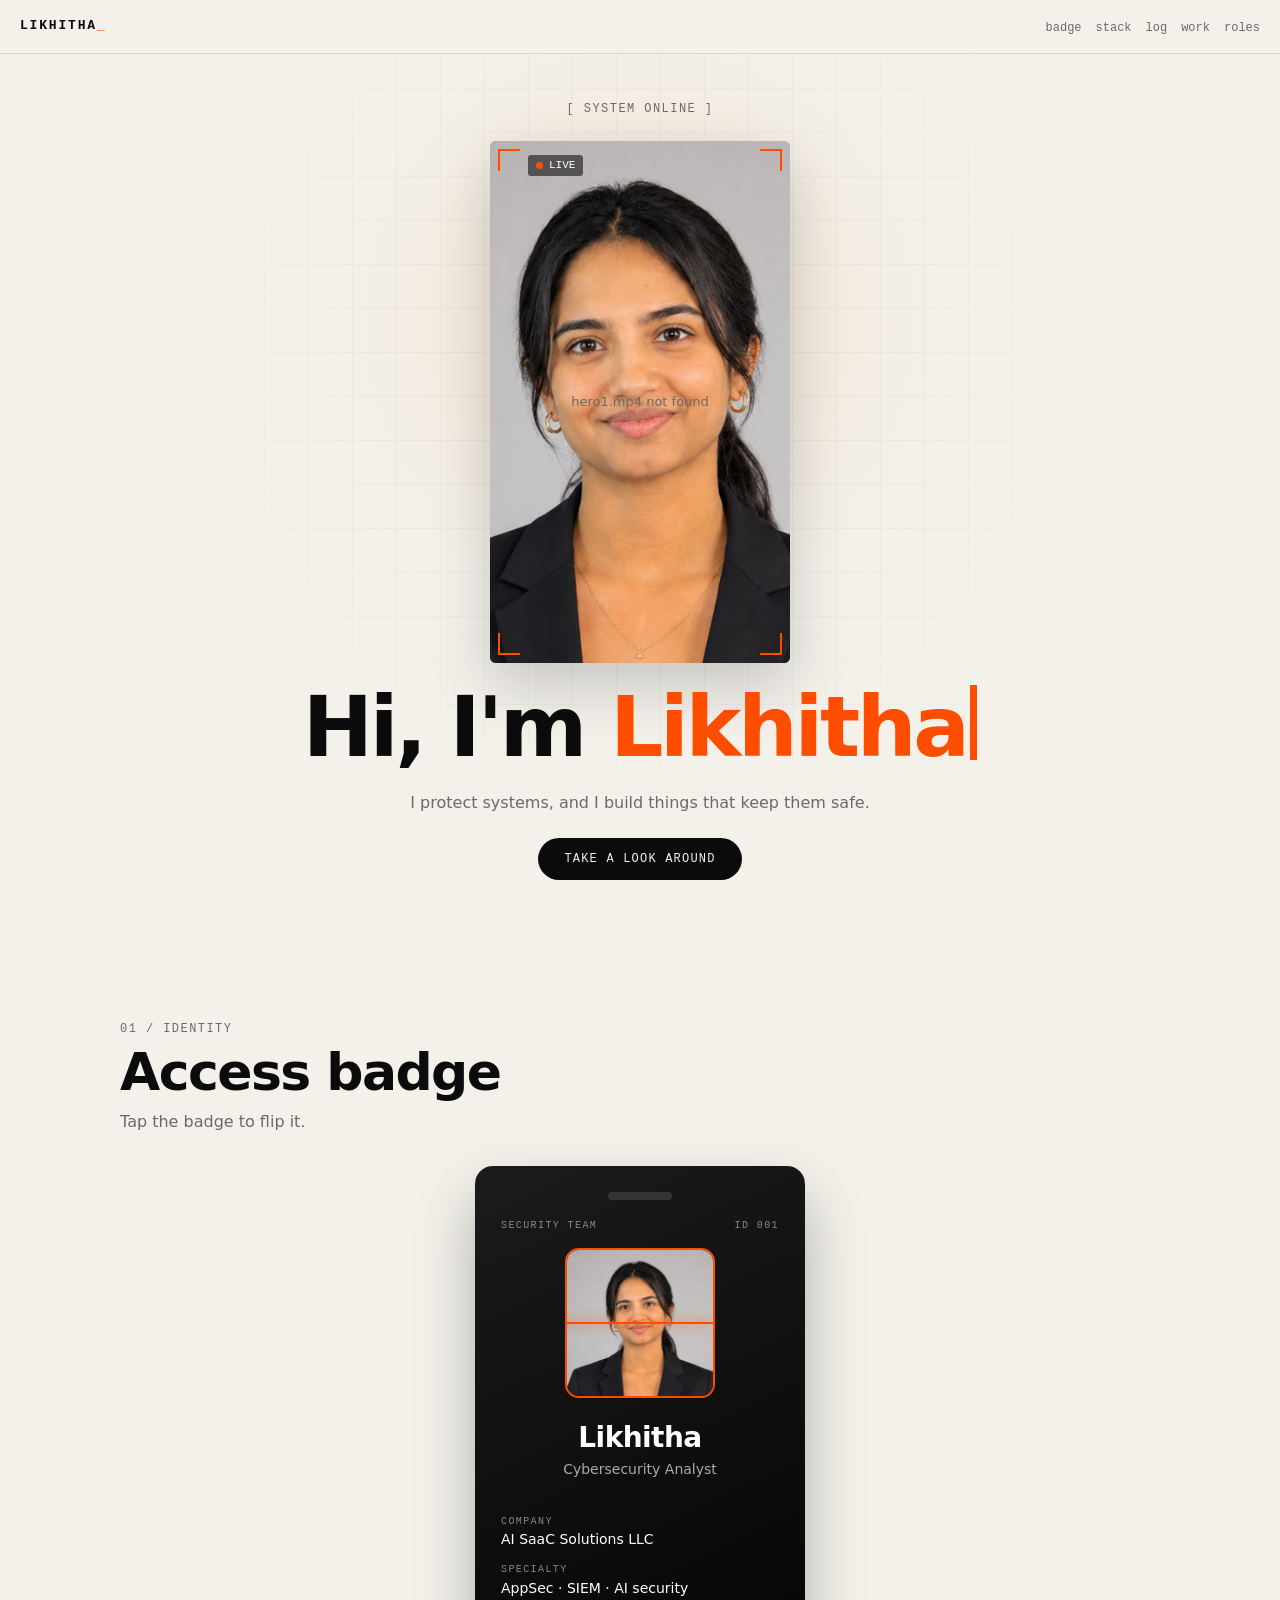
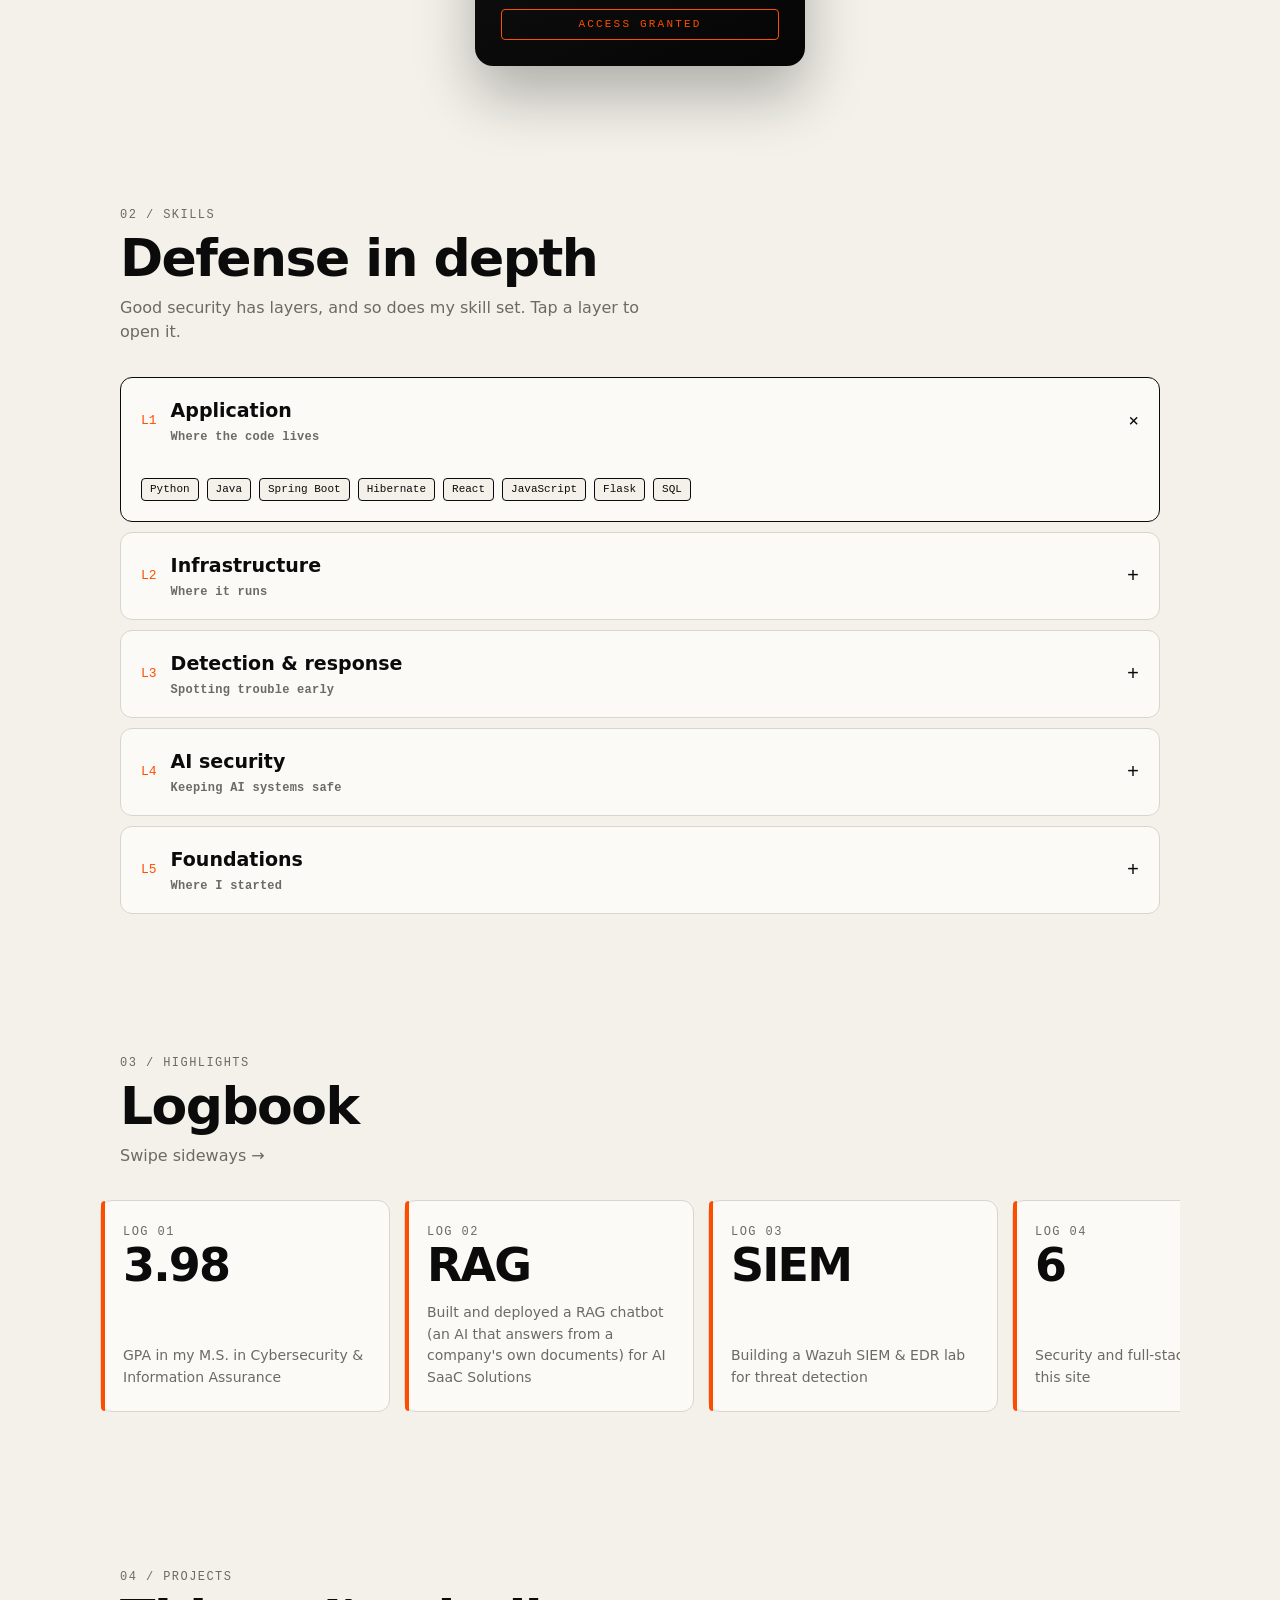
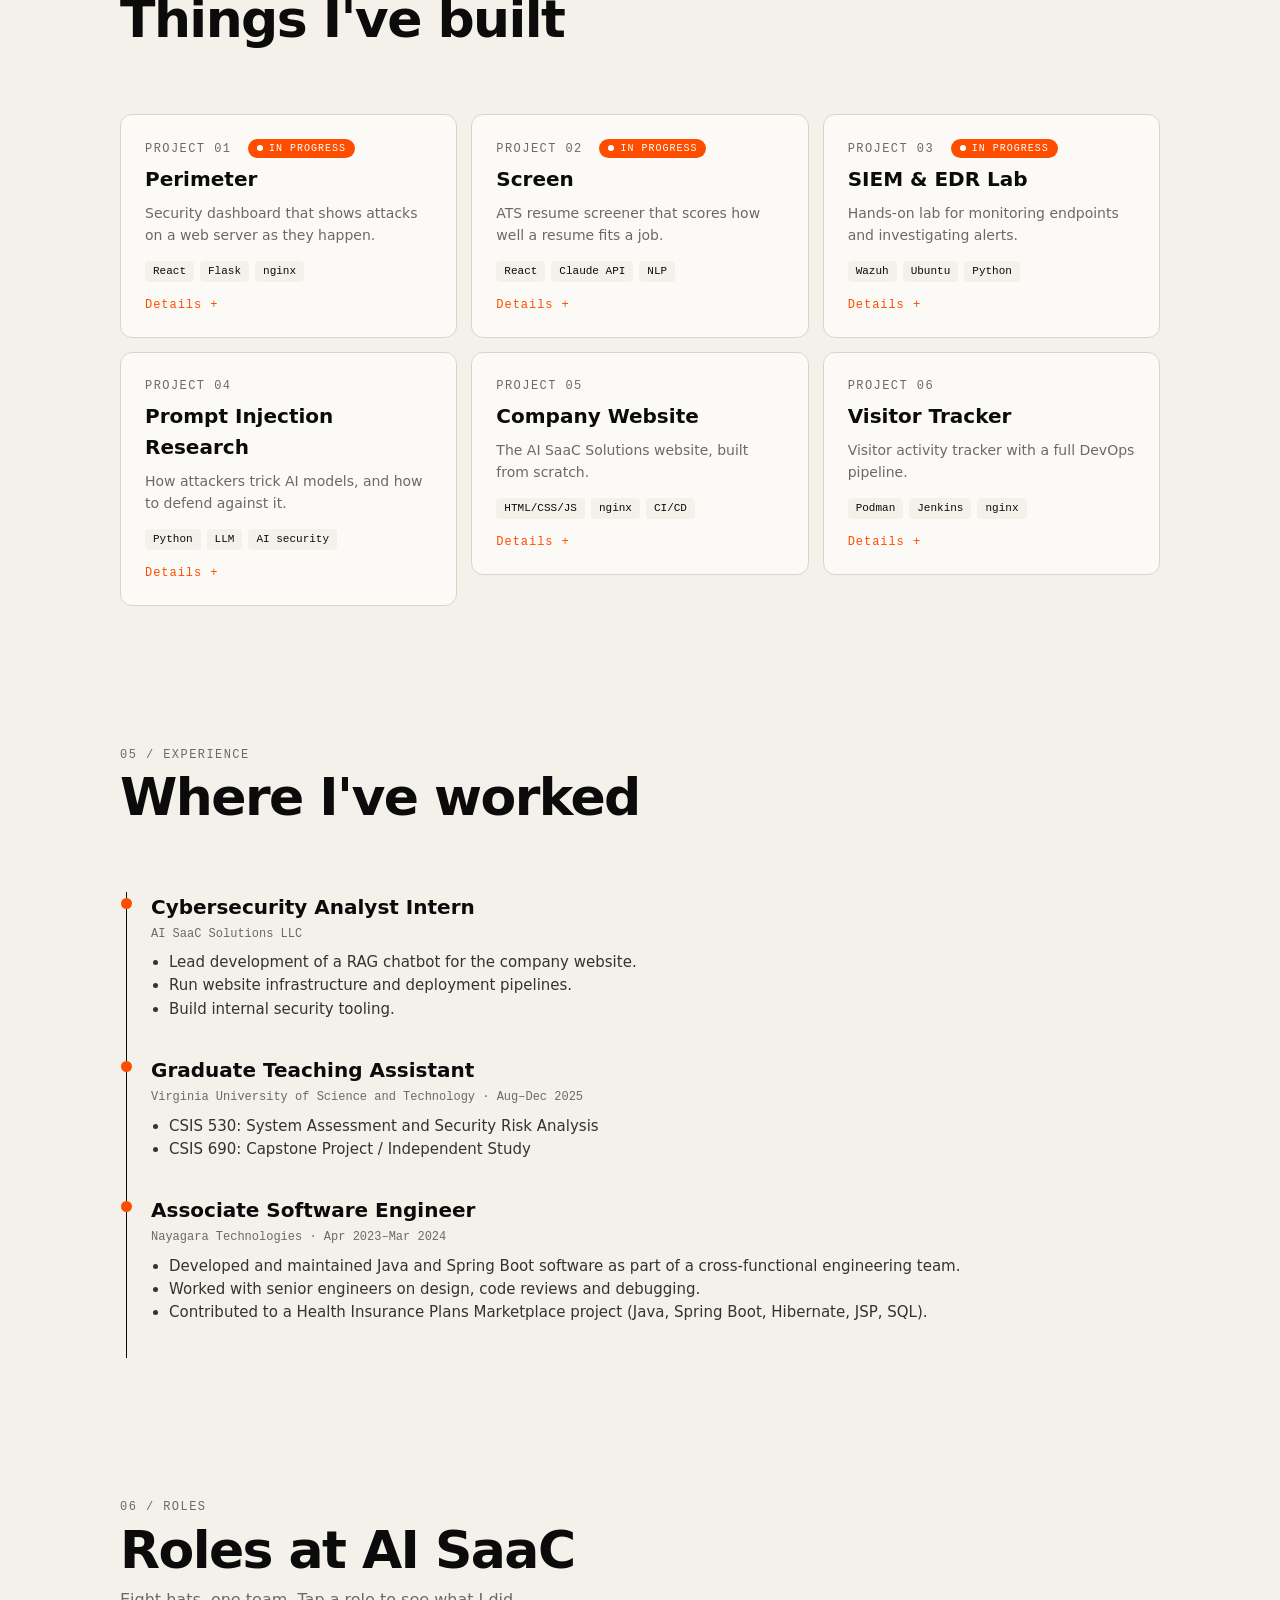
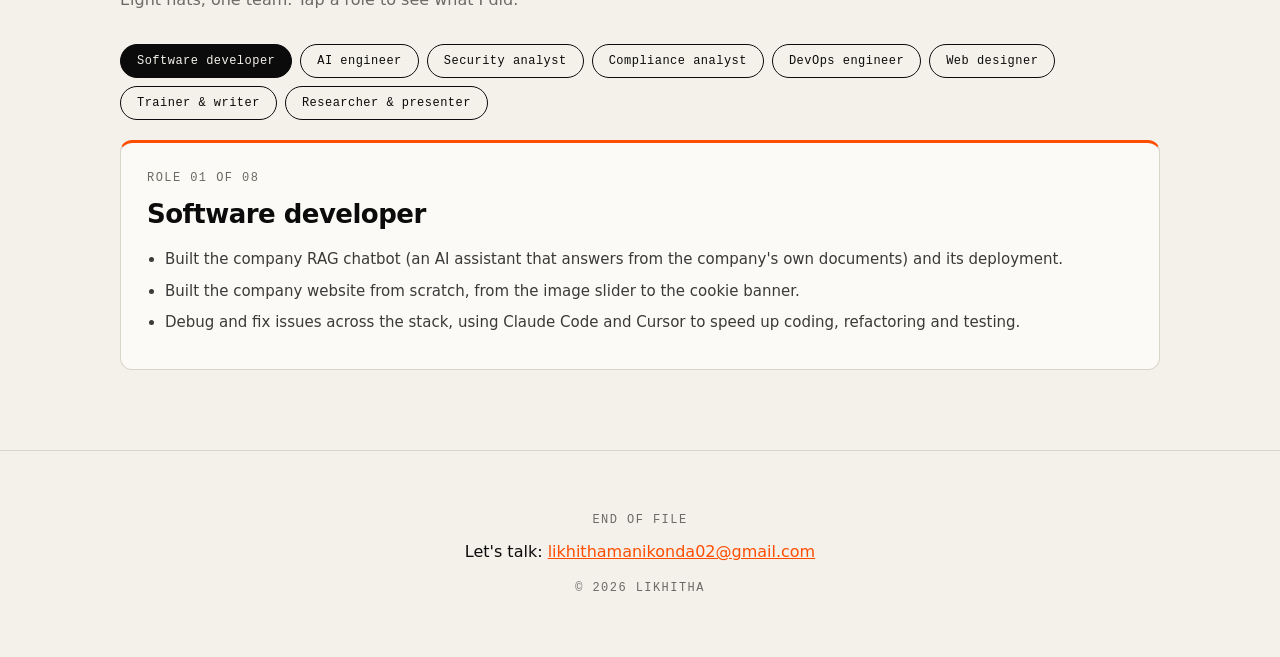
==== commit 2fd709f2: "Update video sources and fix image loading" ====
--- a/index.html
+++ b/index.html
@@ -15,9 +15,12 @@
   <div class="feed">
     <span class="br tl"></span><span class="br tr"></span><span class="br bl"></span><span class="br brr"></span>
     <span class="live">LIVE</span>
-    <!-- hero.mp4 = your HeyGen video, photo.jpg = your photo -->
-    <video id="hv" src="hero1.mp4" poster="photo.jpg" muted playsinline autoplay></video>
-    <div class="ph" id="vph">hero.mp4 not found</div>
+    <!-- hero1.mp4 = your HeyGen video, photo.jpg = your photo -->
+    <video id="hv" poster="photo.jpg" muted playsinline autoplay preload="auto">
+      <source src="hero1f.mp4" type="video/mp4">
+      <source src="hero1.mp4" type="video/mp4">
+    </video>
+    <div class="ph" id="vph">hero1.mp4 not found</div>
     <button id="snd">tap for sound</button>
   </div>
   <h1>Hi, I'm <em id="typed">Likhitha</em><span class="cursor"></span></h1>
@@ -34,7 +37,7 @@
       <div class="face front">
         <div class="slot"></div>
         <div class="topline"><span>SECURITY TEAM</span><span>ID 001</span></div>
-        <div class="photo"><img src="photo,jpg" alt="Likhitha" onerror="var p=this.parentNode;this.remove();p.textContent='L'"></div>
+        <div class="photo"><img src="photo.jpg" data-alt="photo1.jpg" alt="Likhitha" onerror="var a=this.getAttribute('data-alt');if(a){this.removeAttribute('data-alt');this.src=a}else{var p=this.parentNode;this.remove();p.textContent='L'}"></div>
         <h3>Likhitha</h3>
         <div class="role">Cybersecurity Analyst</div>
         <dl>
@@ -166,7 +169,11 @@
 // hero video: plays once, stops, then scrolls down
 var v=document.getElementById('hv'),ph=document.getElementById('vph'),snd=document.getElementById('snd');
 function label(){snd.textContent=v.muted?'tap for sound':'mute'}
-v.addEventListener('error',function(){snd.style.display='none';ph.style.display='flex'});
+// with several <source> tags, the error fires on the last one tried
+var srcs=v.querySelectorAll('source');
+srcs[srcs.length-1].addEventListener('error',function(){snd.style.display='none';ph.style.display='flex'});
+// if the phone blocks autoplay, show a clear play button instead of a frozen picture
+setTimeout(function(){if(v.paused&&!v.ended&&v.readyState>0){snd.textContent='play'}},2000);
 v.addEventListener('ended',function(){
   snd.textContent='replay';
   setTimeout(function(){
@@ -177,6 +184,7 @@
 });
 snd.addEventListener('click',function(){
   if(v.ended){v.currentTime=0;v.muted=false;v.play();label();return}
+  if(v.paused){v.muted=false;v.play();label();return}
   v.muted=!v.muted;label();
 });
 
--- a/style.css
+++ b/style.css
@@ -1,132 +1,836 @@
-:root{--bg:#f3f1ea;--ink:#0b0b0b;--mut:#6b6a64;--line:#d8d5cb;--card:#fbfaf6;--acc:#ff4d00;--mono:ui-monospace,SFMono-Regular,Menlo,Consolas,monospace}
-*{box-sizing:border-box;margin:0;padding:0}
-html{scroll-behavior:smooth}
-body{background:var(--bg);color:var(--ink);font-family:Inter,system-ui,-apple-system,sans-serif;line-height:1.55;overflow-x:hidden}
-a{color:inherit}
-.mono{font-family:var(--mono);font-size:12px;letter-spacing:.12em;text-transform:uppercase;color:var(--mut)}
-nav{position:fixed;top:0;left:0;right:0;display:flex;justify-content:space-between;align-items:center;padding:14px 20px;background:rgba(243,241,234,.9);backdrop-filter:blur(8px);z-index:20;border-bottom:1px solid var(--line)}
-nav b{font-family:var(--mono);letter-spacing:.14em;font-size:13px}
-nav b i{color:var(--acc);font-style:normal}
-nav div a{margin-left:14px;text-decoration:none;color:var(--mut);font-family:var(--mono);font-size:12px}
-nav div a:hover{color:var(--acc)}
-section{padding:100px 20px 40px;max-width:1080px;margin:0 auto}
-h2{font-size:clamp(30px,6vw,52px);letter-spacing:-.03em;line-height:1.05;margin:6px 0 10px}
-.sub{color:var(--mut);margin-bottom:32px;max-width:520px}
-
-/* hero */
-.hero{min-height:100vh;display:flex;flex-direction:column;align-items:center;justify-content:center;text-align:center;gap:22px;position:relative;max-width:none;overflow:hidden;
-  background:radial-gradient(500px circle at var(--mx,50%) var(--my,35%),rgba(255,77,0,.10),transparent 60%)}
-.hero::before{content:"";position:absolute;inset:0;background-image:linear-gradient(var(--line) 1px,transparent 1px),linear-gradient(90deg,var(--line) 1px,transparent 1px);background-size:44px 44px;opacity:.5;mask-image:radial-gradient(circle at 50% 40%,#000,transparent 70%);-webkit-mask-image:radial-gradient(circle at 50% 40%,#000,transparent 70%);z-index:0}
-.hero>*{position:relative;z-index:1}
-.feed{width:min(300px,76vw);aspect-ratio:9/16;max-height:58vh;position:relative;background:#cfcfcf;border-radius:6px;overflow:hidden;box-shadow:0 24px 60px rgba(0,0,0,.18)}
-.feed video{width:100%;height:100%;object-fit:cover;display:block}
-.feed .ph{position:absolute;inset:0;display:none;align-items:center;justify-content:center;color:var(--mut);font-size:13px;padding:16px}
-.br{position:absolute;width:22px;height:22px;border:2px solid var(--acc);z-index:3}
-.br.tl{top:8px;left:8px;border-right:0;border-bottom:0}.br.tr{top:8px;right:8px;border-left:0;border-bottom:0}
-.br.bl{bottom:8px;left:8px;border-right:0;border-top:0}.br.brr{bottom:8px;right:8px;border-left:0;border-top:0}
-.live{position:absolute;top:14px;left:38px;z-index:3;font-family:var(--mono);font-size:11px;color:#fff;background:rgba(0,0,0,.55);padding:2px 8px;border-radius:3px;display:flex;align-items:center;gap:6px}
-.live::before{content:"";width:7px;height:7px;border-radius:50%;background:var(--acc);animation:bl 1.2s infinite}
-@keyframes bl{50%{opacity:.2}}
-#snd{position:absolute;bottom:14px;left:50%;transform:translateX(-50%);z-index:3;font-size:12px;padding:6px 14px;border-radius:999px;border:0;background:#000;color:#fff;cursor:pointer;font-family:var(--mono)}
-.hero h1{font-size:clamp(38px,9vw,84px);letter-spacing:-.04em;line-height:1}
-.hero h1 em{font-style:normal;color:var(--acc)}
-.cursor{display:inline-block;width:.08em;height:.9em;background:var(--acc);margin-left:4px;vertical-align:-.05em;animation:bl 1s infinite}
-.hero p{color:var(--mut);max-width:460px}
-.btn{display:inline-block;padding:12px 26px;background:var(--ink);color:var(--bg);border-radius:999px;text-decoration:none;font-family:var(--mono);font-size:12px;letter-spacing:.1em;text-transform:uppercase;transition:.2s}
-.btn:hover{background:var(--acc)}
-
-/* badge */
-.scene{perspective:1300px;display:flex;justify-content:center}
-.badge{width:min(330px,88vw);height:500px;position:relative;transform-style:preserve-3d;transition:transform .9s cubic-bezier(.2,.8,.2,1);cursor:pointer}
-.badge.flip{transform:rotateY(180deg)}
-.face{position:absolute;inset:0;backface-visibility:hidden;-webkit-backface-visibility:hidden;border-radius:18px;padding:26px;display:flex;flex-direction:column;color:#fff;overflow:hidden;background:linear-gradient(155deg,#1b1b1b,#050505);box-shadow:0 30px 60px rgba(0,0,0,.28)}
-.face::after{content:"";position:absolute;inset:0;background:linear-gradient(115deg,transparent 35%,rgba(255,255,255,.10) 50%,transparent 65%);transform:translateX(-120%);animation:sheen 4s infinite}
-@keyframes sheen{60%,100%{transform:translateX(120%)}}
-.face.back{transform:rotateY(180deg)}
-.slot{width:64px;height:8px;border-radius:4px;background:#333;margin:0 auto 18px}
-.topline{display:flex;justify-content:space-between;font-family:var(--mono);font-size:10px;letter-spacing:.14em;color:#888;margin-bottom:14px}
-.photo{width:150px;height:150px;border-radius:14px;margin:0 auto 18px;background:#111;overflow:hidden;border:2px solid var(--acc);position:relative;display:flex;align-items:center;justify-content:center;font-size:48px;font-weight:700}
-.photo img{width:100%;height:100%;object-fit:cover;display:block}
-.photo::after{content:"";position:absolute;left:0;right:0;height:2px;background:var(--acc);box-shadow:0 0 12px var(--acc);animation:scan 2.6s ease-in-out infinite}
-@keyframes scan{0%,100%{top:0}50%{top:calc(100% - 2px)}}
-.face h3{text-align:center;font-size:28px;letter-spacing:-.02em}
-.face .role{text-align:center;color:#aaa;font-size:14px;margin-bottom:12px}
-.face dl{margin-top:auto}
-.face dt{font-family:var(--mono);color:#888;font-size:10px;letter-spacing:.14em;text-transform:uppercase;margin-top:11px}
-.face dd{font-size:14px}
-.stamp{margin-top:auto;border:1px solid var(--acc);color:var(--acc);font-family:var(--mono);font-size:11px;letter-spacing:.2em;text-align:center;padding:6px;border-radius:4px}
-.hint{text-align:center;margin-top:18px}
-
-/* defense layers */
-.layers{display:flex;flex-direction:column;gap:10px}
-.layer{border:1px solid var(--line);background:var(--card);border-radius:12px;overflow:hidden;transition:.25s}
-.layer.open{border-color:var(--ink)}
-.layer button{width:100%;display:flex;align-items:center;gap:14px;padding:18px 20px;background:none;border:0;text-align:left;cursor:pointer;font:inherit;color:inherit}
-.layer .num{font-family:var(--mono);color:var(--acc);font-size:13px}
-.layer .name{font-size:19px;font-weight:600;flex:1}
-.layer .plus{font-family:var(--mono);font-size:20px;transition:.25s}
-.layer.open .plus{transform:rotate(45deg)}
-.layer .body{max-height:0;overflow:hidden;transition:max-height .4s ease}
-.layer.open .body{max-height:300px}
-.layer .tags{padding:0 20px 20px;display:flex;flex-wrap:wrap;gap:8px}
-.tag{font-family:var(--mono);font-size:12px;border:1px solid var(--ink);border-radius:999px;padding:4px 12px;transition:.2s}
-.tag:hover{background:var(--acc);border-color:var(--acc);color:#fff}
-
-/* log */
-.scroller{display:flex;gap:14px;overflow-x:auto;scroll-snap-type:x mandatory;margin:0 -20px;padding:0 20px 16px;scrollbar-width:thin}
-.log{flex:0 0 min(290px,80vw);scroll-snap-align:start;border:1px solid var(--line);background:var(--card);border-radius:12px;padding:22px;min-height:200px;display:flex;flex-direction:column;justify-content:space-between;position:relative}
-.log::before{content:"";position:absolute;left:0;top:0;bottom:0;width:4px;background:var(--acc);border-radius:12px 0 0 12px}
-.log .n{font-size:46px;font-weight:700;letter-spacing:-.04em;line-height:1}
-.log p{color:var(--mut);font-size:14px;margin-top:14px}
-
-/* projects + experience */
-.grid{display:grid;grid-template-columns:repeat(auto-fit,minmax(250px,1fr));gap:14px}
-.proj{border:1px solid var(--line);background:var(--card);border-radius:12px;padding:24px;transition:.25s}
-.proj:hover{transform:translateY(-4px);border-color:var(--ink)}
-.proj h3{margin:6px 0 8px;font-size:20px}
-.status{display:inline-flex;align-items:center;gap:6px;margin-left:8px;padding:2px 9px;border-radius:999px;background:var(--acc);color:#fff;font-size:10px;letter-spacing:.1em;vertical-align:middle}
-.status::before{content:"";width:6px;height:6px;border-radius:50%;background:#fff;animation:bl 1.2s infinite}
-.proj p{color:var(--mut);font-size:14px}
-.tags{margin-top:14px;display:flex;flex-wrap:wrap;gap:6px}
-.tags span{font-family:var(--mono);font-size:11px;background:var(--bg);border-radius:4px;padding:2px 8px}
-.timeline{border-left:1px solid var(--ink);margin-left:6px}
-.job{position:relative;padding:0 0 34px 24px}
-.job::before{content:"";position:absolute;left:-6px;top:6px;width:11px;height:11px;border-radius:50%;background:var(--acc)}
-.job h3{font-size:20px}
-.job .when{font-family:var(--mono);font-size:12px;color:var(--mut);margin:2px 0 8px}
-.job ul{padding-left:18px;color:#333;font-size:15px}
-footer{text-align:center;padding:60px 20px;margin-top:40px;border-top:1px solid var(--line)}
-footer a{color:var(--acc)}
-
-.rv{opacity:0;transform:translateY(26px);transition:.7s}
-.rv.in{opacity:1;transform:none}
-@media (prefers-reduced-motion:reduce){*{animation:none!important;transition:none!important}.rv{opacity:1;transform:none}}
-
-.proj ul{margin:12px 0 0 18px;color:#444;font-size:14px}
-.proj li{margin-bottom:4px}
-.roles{display:grid;grid-template-columns:repeat(auto-fit,minmax(240px,1fr));gap:14px;margin-bottom:44px}
-.role{border:1px solid var(--line);background:var(--card);border-radius:12px;padding:22px;border-top:3px solid var(--acc)}
-.role h3{margin:6px 0 10px;font-size:19px}
-.role ul{margin-left:18px;color:#444;font-size:14px}
-.role li{margin-bottom:5px}
-
-/* tidy project cards */
-.grid{grid-template-columns:repeat(auto-fit,minmax(280px,1fr));align-items:start}
-.proj{display:flex;flex-direction:column}
-.proj p{flex:0 0 auto}
-.proj .tags{margin-top:14px}
-.more{align-self:flex-start;margin-top:16px;background:none;border:0;padding:0;font-family:var(--mono);font-size:12px;letter-spacing:.08em;color:var(--acc);cursor:pointer;border-bottom:1px solid transparent}
-.more:hover{border-bottom-color:var(--acc)}
-.det{display:none;margin:14px 0 0 18px;color:#444;font-size:14px}
-.proj.open .det{display:block}
-.det li{margin-bottom:5px}
-
-/* role tabs */
-.chips{display:flex;flex-wrap:wrap;gap:8px;margin-bottom:20px}
-.chip{font-family:var(--mono);font-size:12px;letter-spacing:.04em;padding:9px 16px;border:1px solid var(--ink);border-radius:999px;background:transparent;color:var(--ink);cursor:pointer;transition:.2s}
-.chip:hover{border-color:var(--acc);color:var(--acc)}
-.chip.on{background:var(--ink);color:var(--bg);border-color:var(--ink)}
-.panel{background:var(--card);border:1px solid var(--line);border-top:3px solid var(--acc);border-radius:12px;padding:26px;min-height:230px}
-.panel h3{font-size:26px;margin:6px 0 14px;letter-spacing:-.02em}
-.panel ul{margin-left:18px;color:#3a3a3a;font-size:15px}
-.panel li{margin-bottom:8px}
+/* ==========================================================================
+   Likhitha | Portfolio styles
+
+   1.  Tokens & base        7.  Skills (defense layers)
+   2.  Layout helpers       8.  Logbook
+   3.  Navigation           9.  Projects
+   4.  Hero                 10. Roles
+   5.  Hero video frame     11. Experience
+   6.  Access badge         12. Footer
+                            13. Motion
+   ========================================================================== */
+
+
+/* 1. Tokens & base
+   -------------------------------------------------------------------------- */
+:root {
+  --bg:   #f3f1ea;   /* page background */
+  --ink:  #0b0b0b;   /* main text */
+  --mut:  #6b6a64;   /* muted text */
+  --line: #d8d5cb;   /* thin borders */
+  --card: #fbfaf6;   /* card background */
+  --acc:  #ff4d00;   /* accent (orange) */
+  --dim:  #888;      /* muted text on dark surfaces */
+  --dim2: #aaa;      /* softer muted text on dark surfaces */
+  --mono: ui-monospace, SFMono-Regular, Menlo, Consolas, monospace;
+}
+
+* {
+  box-sizing: border-box;
+  margin: 0;
+  padding: 0;
+}
+
+html {
+  scroll-behavior: smooth;
+}
+
+body {
+  background: var(--bg);
+  color: var(--ink);
+  font-family: Inter, system-ui, -apple-system, sans-serif;
+  line-height: 1.55;
+  overflow-x: hidden;
+}
+
+a {
+  color: inherit;
+}
+
+h2 {
+  margin: 6px 0 10px;
+  font-size: clamp(30px, 6vw, 52px);
+  line-height: 1.05;
+  letter-spacing: -.03em;
+}
+
+/* small uppercase label used above headings */
+.mono {
+  font-family: var(--mono);
+  font-size: 12px;
+  letter-spacing: .12em;
+  text-transform: uppercase;
+  color: var(--mut);
+}
+
+
+/* 2. Layout helpers
+   -------------------------------------------------------------------------- */
+section {
+  max-width: 1080px;
+  margin: 0 auto;
+  padding: 100px 20px 40px;
+}
+
+.sub {
+  max-width: 520px;
+  margin-bottom: 32px;
+  color: var(--mut);
+}
+
+
+/* 3. Navigation
+   -------------------------------------------------------------------------- */
+nav {
+  position: fixed;
+  top: 0;
+  left: 0;
+  right: 0;
+  z-index: 20;
+  display: flex;
+  justify-content: space-between;
+  align-items: center;
+  padding: 14px 20px;
+  background: rgba(243, 241, 234, .9);
+  backdrop-filter: blur(8px);
+  border-bottom: 1px solid var(--line);
+}
+
+nav b {
+  font-family: var(--mono);
+  font-size: 13px;
+  letter-spacing: .14em;
+}
+
+nav b i {
+  font-style: normal;
+  color: var(--acc);
+}
+
+nav div a {
+  margin-left: 14px;
+  font-family: var(--mono);
+  font-size: 12px;
+  color: var(--mut);
+  text-decoration: none;
+}
+
+nav div a:hover {
+  color: var(--acc);
+}
+
+
+/* 4. Hero
+   -------------------------------------------------------------------------- */
+.hero {
+  position: relative;
+  max-width: none;
+  min-height: 100vh;
+  display: flex;
+  flex-direction: column;
+  align-items: center;
+  justify-content: center;
+  gap: 22px;
+  text-align: center;
+  overflow: hidden;
+  /* soft glow that follows the pointer */
+  background: radial-gradient(500px circle at var(--mx, 50%) var(--my, 35%), rgba(255, 77, 0, .10), transparent 60%);
+}
+
+/* faint grid behind the content */
+.hero::before {
+  content: "";
+  position: absolute;
+  inset: 0;
+  z-index: 0;
+  background-image:
+    linear-gradient(var(--line) 1px, transparent 1px),
+    linear-gradient(90deg, var(--line) 1px, transparent 1px);
+  background-size: 44px 44px;
+  opacity: .5;
+  -webkit-mask-image: radial-gradient(circle at 50% 40%, #000, transparent 70%);
+          mask-image: radial-gradient(circle at 50% 40%, #000, transparent 70%);
+}
+
+.hero > * {
+  position: relative;
+  z-index: 1;
+}
+
+.hero h1 {
+  font-size: clamp(38px, 9vw, 84px);
+  line-height: 1;
+  letter-spacing: -.04em;
+}
+
+.hero h1 em {
+  font-style: normal;
+  color: var(--acc);
+}
+
+.hero p {
+  max-width: 460px;
+  color: var(--mut);
+}
+
+/* blinking cursor after the typed name */
+.cursor {
+  display: inline-block;
+  width: .08em;
+  height: .9em;
+  margin-left: 4px;
+  vertical-align: -.05em;
+  background: var(--acc);
+  animation: blink 1s infinite;
+}
+
+.btn {
+  display: inline-block;
+  padding: 12px 26px;
+  background: var(--ink);
+  color: var(--bg);
+  border-radius: 999px;
+  font-family: var(--mono);
+  font-size: 12px;
+  letter-spacing: .1em;
+  text-transform: uppercase;
+  text-decoration: none;
+  transition: .2s;
+}
+
+.btn:hover {
+  background: var(--acc);
+}
+
+
+/* 5. Hero video frame
+   -------------------------------------------------------------------------- */
+.feed {
+  position: relative;
+  width: min(300px, 76vw);
+  max-height: 58vh;
+  aspect-ratio: 9 / 16;
+  border-radius: 6px;
+  overflow: hidden;
+  /* your photo sits behind the video, so the frame is never empty while it loads */
+  background: #cfcfcf url(photo.jpg) center / cover no-repeat;
+  box-shadow: 0 24px 60px rgba(0, 0, 0, .18);
+}
+
+.feed video {
+  display: block;
+  width: 100%;
+  height: 100%;
+  object-fit: cover;
+}
+
+/* message shown only if the video file can't be found */
+.feed .ph {
+  position: absolute;
+  inset: 0;
+  display: none;
+  align-items: center;
+  justify-content: center;
+  padding: 16px;
+  font-size: 13px;
+  color: var(--mut);
+}
+
+/* orange corner marks */
+.br {
+  position: absolute;
+  z-index: 3;
+  width: 22px;
+  height: 22px;
+  border: 2px solid var(--acc);
+}
+.br.tl  { top: 8px;    left: 8px;  border-right: 0; border-bottom: 0; }
+.br.tr  { top: 8px;    right: 8px; border-left: 0;  border-bottom: 0; }
+.br.bl  { bottom: 8px; left: 8px;  border-right: 0; border-top: 0; }
+.br.brr { bottom: 8px; right: 8px; border-left: 0;  border-top: 0; }
+
+.live {
+  position: absolute;
+  top: 14px;
+  left: 38px;
+  z-index: 3;
+  display: flex;
+  align-items: center;
+  gap: 6px;
+  padding: 2px 8px;
+  background: rgba(0, 0, 0, .55);
+  border-radius: 3px;
+  font-family: var(--mono);
+  font-size: 11px;
+  color: #fff;
+}
+
+.live::before {
+  content: "";
+  width: 7px;
+  height: 7px;
+  border-radius: 50%;
+  background: var(--acc);
+  animation: blink 1.2s infinite;
+}
+
+/* sound / play / replay button */
+#snd {
+  position: absolute;
+  bottom: 14px;
+  left: 50%;
+  z-index: 3;
+  transform: translateX(-50%);
+  padding: 6px 14px;
+  border: 0;
+  border-radius: 999px;
+  background: #000;
+  color: #fff;
+  font-family: var(--mono);
+  font-size: 12px;
+  cursor: pointer;
+}
+
+
+/* 6. Access badge (flips on tap)
+   -------------------------------------------------------------------------- */
+.scene {
+  display: flex;
+  justify-content: center;
+  perspective: 1300px;
+}
+
+.badge {
+  position: relative;
+  width: min(330px, 88vw);
+  height: 500px;
+  transform-style: preserve-3d;
+  transition: transform .9s cubic-bezier(.2, .8, .2, 1);
+  cursor: pointer;
+}
+
+.badge.flip {
+  transform: rotateY(180deg);
+}
+
+.face {
+  position: absolute;
+  inset: 0;
+  display: flex;
+  flex-direction: column;
+  padding: 26px;
+  overflow: hidden;
+  border-radius: 18px;
+  background: linear-gradient(155deg, #1b1b1b, #050505);
+  color: #fff;
+  box-shadow: 0 30px 60px rgba(0, 0, 0, .28);
+  -webkit-backface-visibility: hidden;
+          backface-visibility: hidden;
+}
+
+.face.back {
+  transform: rotateY(180deg);
+}
+
+/* light sweep across the badge */
+.face::after {
+  content: "";
+  position: absolute;
+  inset: 0;
+  background: linear-gradient(115deg, transparent 35%, rgba(255, 255, 255, .10) 50%, transparent 65%);
+  transform: translateX(-120%);
+  animation: sheen 4s infinite;
+}
+
+.slot {
+  width: 64px;
+  height: 8px;
+  margin: 0 auto 18px;
+  border-radius: 4px;
+  background: #333;
+}
+
+.topline {
+  display: flex;
+  justify-content: space-between;
+  margin-bottom: 14px;
+  font-family: var(--mono);
+  font-size: 10px;
+  letter-spacing: .14em;
+  color: var(--dim);
+}
+
+.photo {
+  position: relative;
+  width: 150px;
+  height: 150px;
+  margin: 0 auto 18px;
+  display: flex;
+  align-items: center;
+  justify-content: center;
+  overflow: hidden;
+  border: 2px solid var(--acc);
+  border-radius: 14px;
+  background: #111;
+  font-size: 48px;
+  font-weight: 700;
+}
+
+.photo img {
+  display: block;
+  width: 100%;
+  height: 100%;
+  object-fit: cover;
+}
+
+/* scanning line over the photo */
+.photo::after {
+  content: "";
+  position: absolute;
+  left: 0;
+  right: 0;
+  height: 2px;
+  background: var(--acc);
+  box-shadow: 0 0 12px var(--acc);
+  animation: scan 2.6s ease-in-out infinite;
+}
+
+.face h3 {
+  font-size: 28px;
+  text-align: center;
+  letter-spacing: -.02em;
+}
+
+.face .role {
+  margin-bottom: 12px;
+  font-size: 14px;
+  text-align: center;
+  color: var(--dim2);
+}
+
+.face dl {
+  margin-top: auto;
+}
+
+.face dt {
+  margin-top: 11px;
+  font-family: var(--mono);
+  font-size: 10px;
+  letter-spacing: .14em;
+  text-transform: uppercase;
+  color: var(--dim);
+}
+
+.face dd {
+  font-size: 14px;
+}
+
+.stamp {
+  margin-top: auto;
+  padding: 6px;
+  border: 1px solid var(--acc);
+  border-radius: 4px;
+  font-family: var(--mono);
+  font-size: 11px;
+  letter-spacing: .2em;
+  text-align: center;
+  color: var(--acc);
+}
+
+
+/* 7. Skills (defense layers)
+   -------------------------------------------------------------------------- */
+.layers {
+  display: flex;
+  flex-direction: column;
+  gap: 10px;
+}
+
+.layer {
+  overflow: hidden;
+  border: 1px solid var(--line);
+  border-radius: 12px;
+  background: var(--card);
+  transition: .25s;
+}
+
+.layer.open {
+  border-color: var(--ink);
+}
+
+.layer button {
+  width: 100%;
+  display: flex;
+  align-items: center;
+  gap: 14px;
+  padding: 18px 20px;
+  border: 0;
+  background: none;
+  font: inherit;
+  color: inherit;
+  text-align: left;
+  cursor: pointer;
+}
+
+.layer .num {
+  font-family: var(--mono);
+  font-size: 13px;
+  color: var(--acc);
+}
+
+.layer .name {
+  flex: 1;
+  font-size: 19px;
+  font-weight: 600;
+}
+
+.layer .plus {
+  font-family: var(--mono);
+  font-size: 20px;
+  transition: .25s;
+}
+
+.layer.open .plus {
+  transform: rotate(45deg);
+}
+
+.layer .body {
+  max-height: 0;
+  overflow: hidden;
+  transition: max-height .4s ease;
+}
+
+.layer.open .body {
+  max-height: 300px;
+}
+
+.layer .tags {
+  padding: 0 20px 20px;
+  gap: 8px;
+}
+
+.tag {
+  border: 1px solid var(--ink);
+  transition: .2s;
+}
+
+.tag:hover {
+  border-color: var(--acc);
+  background: var(--acc);
+  color: #fff;
+}
+
+
+/* 8. Logbook (sideways scroll)
+   -------------------------------------------------------------------------- */
+.scroller {
+  display: flex;
+  gap: 14px;
+  margin: 0 -20px;
+  padding: 0 20px 16px;
+  overflow-x: auto;
+  scroll-snap-type: x mandatory;
+  scrollbar-width: thin;
+}
+
+.log {
+  position: relative;
+  flex: 0 0 min(290px, 80vw);
+  min-height: 200px;
+  display: flex;
+  flex-direction: column;
+  justify-content: space-between;
+  padding: 22px;
+  border: 1px solid var(--line);
+  border-radius: 12px;
+  background: var(--card);
+  scroll-snap-align: start;
+}
+
+/* orange edge on the left */
+.log::before {
+  content: "";
+  position: absolute;
+  top: 0;
+  bottom: 0;
+  left: 0;
+  width: 4px;
+  border-radius: 12px 0 0 12px;
+  background: var(--acc);
+}
+
+.log .n {
+  font-size: 46px;
+  font-weight: 700;
+  line-height: 1;
+  letter-spacing: -.04em;
+}
+
+.log p {
+  margin-top: 14px;
+  font-size: 14px;
+  color: var(--mut);
+}
+
+
+/* 9. Projects
+   -------------------------------------------------------------------------- */
+.grid {
+  display: grid;
+  grid-template-columns: repeat(auto-fit, minmax(280px, 1fr));
+  align-items: start;
+  gap: 14px;
+}
+
+.proj {
+  display: flex;
+  flex-direction: column;
+  padding: 24px;
+  border: 1px solid var(--line);
+  border-radius: 12px;
+  background: var(--card);
+  transition: .25s;
+}
+
+.proj:hover {
+  transform: translateY(-4px);
+  border-color: var(--ink);
+}
+
+.proj h3 {
+  margin: 6px 0 8px;
+  font-size: 20px;
+}
+
+.proj p {
+  font-size: 14px;
+  color: var(--mut);
+}
+
+/* "In progress" pill */
+.status {
+  display: inline-flex;
+  align-items: center;
+  gap: 6px;
+  margin-left: 8px;
+  padding: 2px 9px;
+  border-radius: 999px;
+  background: var(--acc);
+  font-size: 10px;
+  letter-spacing: .1em;
+  vertical-align: middle;
+  color: #fff;
+}
+
+.status::before {
+  content: "";
+  width: 6px;
+  height: 6px;
+  border-radius: 50%;
+  background: #fff;
+  animation: blink 1.2s infinite;
+}
+
+/* tech tags (shared by project cards and skill layers) */
+.tags {
+  display: flex;
+  flex-wrap: wrap;
+  gap: 6px;
+  margin-top: 14px;
+}
+
+.tags span {
+  padding: 2px 8px;
+  border-radius: 4px;
+  background: var(--bg);
+  font-family: var(--mono);
+  font-size: 11px;
+}
+
+/* "Details +" toggle and the bullets it reveals */
+.more {
+  align-self: flex-start;
+  margin-top: 16px;
+  padding: 0;
+  border: 0;
+  border-bottom: 1px solid transparent;
+  background: none;
+  font-family: var(--mono);
+  font-size: 12px;
+  letter-spacing: .08em;
+  color: var(--acc);
+  cursor: pointer;
+}
+
+.more:hover {
+  border-bottom-color: var(--acc);
+}
+
+.det {
+  display: none;
+  margin: 12px 0 0 18px;
+  font-size: 14px;
+  color: #444;
+}
+
+.proj.open .det {
+  display: block;
+}
+
+.det li {
+  margin-bottom: 5px;
+}
+
+
+/* 10. Roles (tabs + one panel)
+   -------------------------------------------------------------------------- */
+.chips {
+  display: flex;
+  flex-wrap: wrap;
+  gap: 8px;
+  margin-bottom: 20px;
+}
+
+.chip {
+  padding: 9px 16px;
+  border: 1px solid var(--ink);
+  border-radius: 999px;
+  background: transparent;
+  font-family: var(--mono);
+  font-size: 12px;
+  letter-spacing: .04em;
+  color: var(--ink);
+  cursor: pointer;
+  transition: .2s;
+}
+
+.chip:hover {
+  border-color: var(--acc);
+  color: var(--acc);
+}
+
+.chip.on {
+  border-color: var(--ink);
+  background: var(--ink);
+  color: var(--bg);
+}
+
+.panel {
+  min-height: 230px;
+  padding: 26px;
+  border: 1px solid var(--line);
+  border-top: 3px solid var(--acc);
+  border-radius: 12px;
+  background: var(--card);
+}
+
+.panel h3 {
+  margin: 6px 0 14px;
+  font-size: 26px;
+  letter-spacing: -.02em;
+}
+
+.panel ul {
+  margin-left: 18px;
+  font-size: 15px;
+  color: #3a3a3a;
+}
+
+.panel li {
+  margin-bottom: 8px;
+}
+
+
+/* 11. Experience (timeline)
+   -------------------------------------------------------------------------- */
+.timeline {
+  margin-left: 6px;
+  border-left: 1px solid var(--ink);
+}
+
+.job {
+  position: relative;
+  padding: 0 0 34px 24px;
+}
+
+/* dot on the timeline */
+.job::before {
+  content: "";
+  position: absolute;
+  top: 6px;
+  left: -6px;
+  width: 11px;
+  height: 11px;
+  border-radius: 50%;
+  background: var(--acc);
+}
+
+.job h3 {
+  font-size: 20px;
+}
+
+.job .when {
+  margin: 2px 0 8px;
+  font-family: var(--mono);
+  font-size: 12px;
+  color: var(--mut);
+}
+
+.job ul {
+  padding-left: 18px;
+  font-size: 15px;
+  color: #333;
+}
+
+
+/* 12. Footer
+   -------------------------------------------------------------------------- */
+footer {
+  margin-top: 40px;
+  padding: 60px 20px;
+  border-top: 1px solid var(--line);
+  text-align: center;
+}
+
+footer a {
+  color: var(--acc);
+}
+
+
+/* 13. Motion
+   -------------------------------------------------------------------------- */
+@keyframes blink {
+  50% { opacity: .2; }
+}
+
+@keyframes sheen {
+  60%, 100% { transform: translateX(120%); }
+}
+
+@keyframes scan {
+  0%, 100% { top: 0; }
+  50%      { top: calc(100% - 2px); }
+}
+
+/* sections fade in as they scroll into view */
+.rv {
+  opacity: 0;
+  transform: translateY(26px);
+  transition: .7s;
+}
+
+.rv.in {
+  opacity: 1;
+  transform: none;
+}
+
+@media (prefers-reduced-motion: reduce) {
+  * {
+    animation: none !important;
+    transition: none !important;
+  }
+  .rv {
+    opacity: 1;
+    transform: none;
+  }
+}
